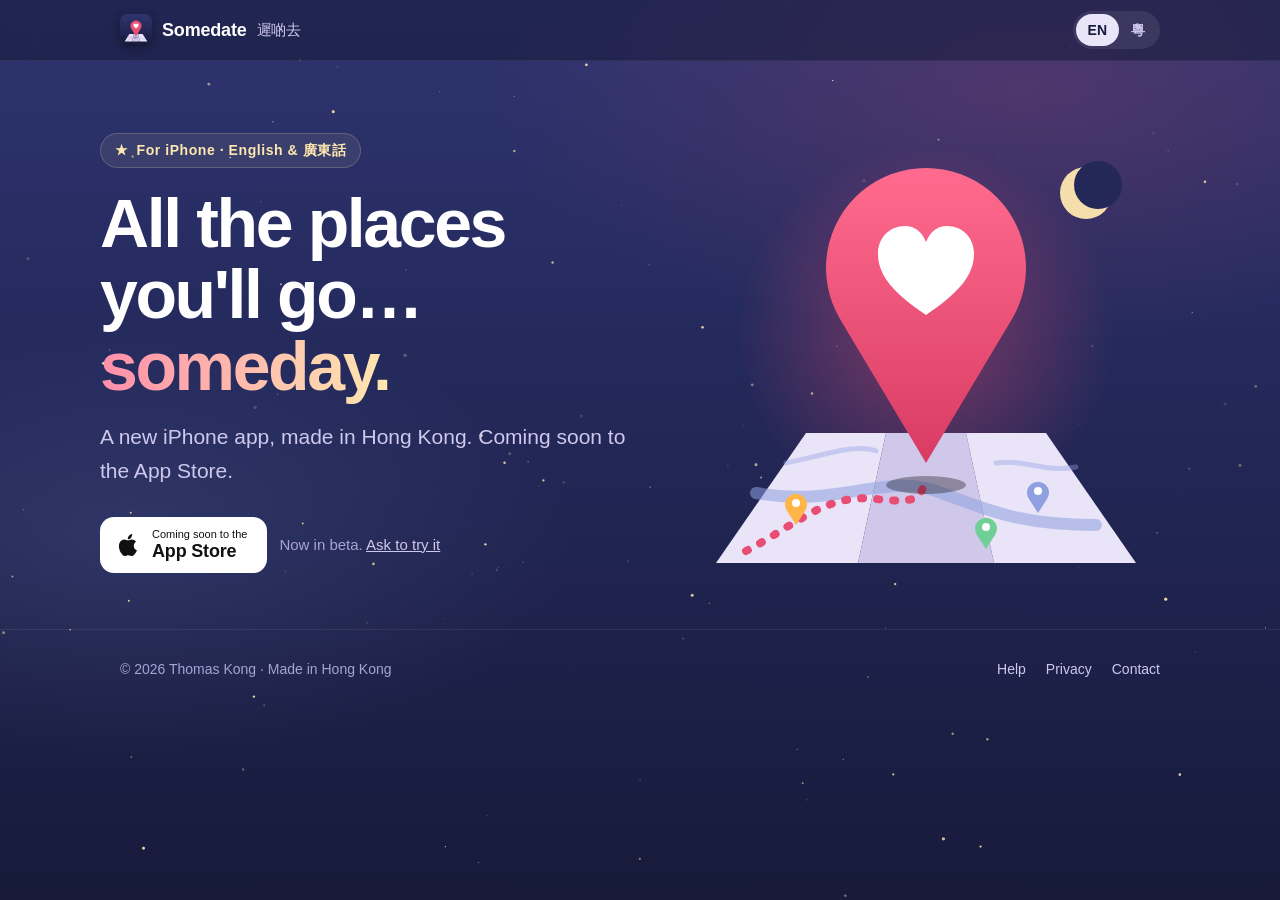
==== index.html @ 52c27983 "Somedate: coming soon" ====
<!doctype html>
<html lang="en">
<head>
<meta charset="utf-8">
<meta name="robots" content="noindex, nofollow, noarchive, noimageindex">
<meta name="viewport" content="width=device-width, initial-scale=1, viewport-fit=cover">
<title>Somedate · 遲啲去</title>
<meta name="description" content="Somedate · 遲啲去 - coming soon to the App Store.">
<meta property="og:title" content="Somedate · 遲啲去">
<meta property="og:description" content="Coming soon to the App Store.">
<meta property="og:image" content="https://somedate.app/og.png">
<meta property="og:url" content="https://somedate.app/">
<meta property="og:site_name" content="Somedate">
<meta name="theme-color" content="#232859">
<link rel="apple-touch-icon" href="/apple-touch-icon.png">
<link rel="icon" href="/icon.png">
<style>
/* Somedate's home page: the night sky, folded map and rose pin of the app icon. One look on light and dark phones alike. */
:root {
  --sky-top: #2E3470; --sky-mid: #232859; --sky-bottom: #171A3A;
  --star: #FFE8B0; --rose: #E84D73; --rose-soft: #FF8FAA; --paper: #E9E4F7; --paper-fold: #CFC8EA; --route: #8FA0E0;
  --text: #FFFFFF; --soft: #CFC8EE; --muted: #A9A3D4;
  --card: rgba(255,255,255,.065); --card-line: rgba(255,255,255,.12);
  color-scheme: dark;
}
* { box-sizing: border-box; }
html { scroll-behavior: smooth; }
body {
  margin: 0; color: var(--text); background: var(--sky-bottom);
  font: 17px/1.6 -apple-system, BlinkMacSystemFont, "SF Pro Text", "PingFang HK", "Noto Sans TC", "Helvetica Neue", sans-serif;
  -webkit-font-smoothing: antialiased; -webkit-text-size-adjust: 100%; overflow-x: hidden;
}
.sky { position: fixed; inset: 0; z-index: -2; background: linear-gradient(180deg, var(--sky-top) 0%, var(--sky-mid) 45%, var(--sky-bottom) 100%); }
.sky::after { content: ""; position: absolute; inset: 0;
  background: radial-gradient(60% 40% at 80% 10%, rgba(232,77,115,.18), transparent 70%), radial-gradient(50% 35% at 10% 60%, rgba(143,160,224,.14), transparent 70%); }
#stars { position: fixed; inset: 0; z-index: -1; width: 100%; height: 100%; pointer-events: none; }

.wrap { max-width: 1080px; margin: 0 auto; padding: 0 max(20px, env(safe-area-inset-left)); }
a { color: var(--rose-soft); }
a:focus-visible, button:focus-visible { outline: 3px solid var(--star); outline-offset: 3px; border-radius: 8px; }

/* top bar */
header { position: sticky; top: 0; z-index: 10; backdrop-filter: blur(14px); -webkit-backdrop-filter: blur(14px);
  background: rgba(23,26,58,.55); border-bottom: 1px solid rgba(255,255,255,.06); padding-top: env(safe-area-inset-top); }
.bar { display: flex; align-items: center; justify-content: space-between; height: 60px; }
.brand { display: flex; align-items: center; gap: 10px; color: var(--text); text-decoration: none; font-weight: 700; font-size: 18px; letter-spacing: -.01em; }
.brand svg { width: 32px; height: 32px; border-radius: 8px; box-shadow: 0 2px 10px rgba(0,0,0,.3); }
.brand small { font-weight: 500; color: var(--soft); font-size: 15px; }
.lang { display: flex; background: rgba(255,255,255,.08); border-radius: 999px; padding: 3px; }
.lang button { border: 0; background: transparent; color: var(--soft); font: inherit; font-size: 14px; font-weight: 600; padding: 5px 12px; border-radius: 999px; cursor: pointer; }
.lang button[aria-pressed="true"] { background: var(--paper); color: var(--sky-bottom); }

/* hero */
.hero { display: grid; grid-template-columns: 1.05fr 1fr; gap: 40px; align-items: center; padding: 72px 0 56px; }
.eyebrow { display: inline-flex; align-items: center; gap: 8px; font-size: 14px; font-weight: 600; color: var(--star); letter-spacing: .04em;
  background: rgba(255,232,176,.08); border: 1px solid rgba(255,232,176,.2); border-radius: 999px; padding: 5px 14px; }
h1 { font-size: clamp(40px, 6.4vw, 68px); line-height: 1.05; letter-spacing: -.035em; margin: 20px 0 18px; font-weight: 800; text-wrap: balance; }
h1 em { font-style: normal; background: linear-gradient(90deg, var(--rose-soft), var(--star)); -webkit-background-clip: text; background-clip: text; color: transparent; }
.lead { font-size: clamp(18px, 2vw, 21px); color: var(--soft); margin: 0 0 30px; max-width: 32em; text-wrap: pretty; }
.cta { display: flex; flex-wrap: wrap; gap: 12px; align-items: center; }
.store { display: inline-flex; align-items: center; gap: 10px; background: #fff; color: #111; border-radius: 14px; padding: 11px 20px 11px 16px; text-decoration: none; }
.store svg { width: 26px; height: 26px; }
.store span { display: flex; flex-direction: column; line-height: 1.15; }
.store small { font-size: 11px; font-weight: 500; }
.store b { font-size: 18px; letter-spacing: -.01em; }
.beta { font-size: 15px; color: var(--muted); }
.beta a { color: var(--soft); }

/* "Ask to try it" chooser: iPhone Mail, Gmail, Outlook or copy the address. A sheet from the bottom on phones. */
.pick { border: 1px solid var(--card-line); border-radius: 22px; padding: 22px 20px 18px; width: min(380px, calc(100% - 32px));
  background: #232859; color: var(--text); box-shadow: 0 30px 80px rgba(0,0,0,.55); }
.pick::backdrop { background: rgba(10,11,30,.6); backdrop-filter: blur(4px); -webkit-backdrop-filter: blur(4px); }
.pick h3 { outline: none; margin: 0 0 4px; font-size: 20px; letter-spacing: -.01em; }
.pick > p { margin: 0 0 16px; color: var(--soft); font-size: 15px; }
.pick .opts { display: grid; gap: 8px; }
.pick .opts button { display: flex; align-items: center; gap: 12px; width: 100%; border: 1px solid var(--card-line); border-radius: 14px;
  background: rgba(255,255,255,.06); color: var(--text); font: inherit; font-size: 17px; font-weight: 600; padding: 10px 12px; cursor: pointer; text-align: left; }
.pick .opts button:hover { background: rgba(255,255,255,.11); }
.pick .opts i { width: 34px; height: 34px; border-radius: 10px; display: grid; place-items: center; flex: none; background: var(--c); }
.pick .opts i svg { width: 20px; height: 20px; }
.pick .opts small { display: block; color: var(--muted); font-size: 13px; font-weight: 500; }
.pick .done { display: block; width: 100%; margin-top: 12px; border: 0; background: transparent; color: var(--soft); font: inherit; font-size: 16px; padding: 8px; cursor: pointer; }
@media (max-width: 600px) {
  .pick { margin: auto auto 0; width: 100%; max-width: 100%; border-radius: 22px 22px 0 0; border-bottom: 0;
    padding-bottom: max(18px, env(safe-area-inset-bottom)); }
}

.scene { position: relative; width: 100%; max-width: 480px; justify-self: center; }
.scene svg { width: 100%; height: auto; display: block; overflow: visible; }
.pin { animation: bob 4.5s ease-in-out infinite; transform-origin: 240px 300px; }
.pin-shadow { animation: shade 4.5s ease-in-out infinite; transform-origin: 240px 352px; }
.dash { animation: walk 2.8s linear infinite; }
.mini { animation: pop 6s ease-in-out infinite; transform-box: fill-box; transform-origin: 50% 100%; }
.mini.b { animation-delay: 1.4s; } .mini.c { animation-delay: 2.8s; }
@keyframes bob { 0%,100% { transform: translateY(0); } 50% { transform: translateY(-14px); } }
@keyframes shade { 0%,100% { transform: scale(1); opacity: .32; } 50% { transform: scale(.82); opacity: .2; } }
@keyframes walk { to { stroke-dashoffset: -64; } }
@keyframes pop { 0%,70%,100% { transform: scale(1); } 78% { transform: scale(1.25); } 86% { transform: scale(.95); } }

footer { border-top: 1px solid rgba(255,255,255,.07); padding: 28px 0 max(28px, env(safe-area-inset-bottom)); color: var(--muted); font-size: 14px; }
footer .wrap { display: flex; flex-wrap: wrap; gap: 10px 24px; justify-content: space-between; }
footer nav { display: flex; gap: 20px; flex-wrap: wrap; }
footer a { color: var(--soft); text-decoration: none; }
footer a:hover { color: #fff; }

/* reveal on scroll */
.rise { opacity: 0; transform: translateY(18px); transition: opacity .7s ease, transform .7s ease; }
.rise.in { opacity: 1; transform: none; }

html:not([lang="zh-HK"]) [data-zh], html[lang="zh-HK"] [data-en] { display: none !important; }
html[lang="zh-HK"] h1 { letter-spacing: 0; line-height: 1.15; }

@media (max-width: 860px) {
  .hero { grid-template-columns: 1fr; padding: 40px 0 24px; gap: 20px; text-align: center; }
  .hero .lead { margin-left: auto; margin-right: auto; }
  .hero .cta { justify-content: center; }
  .scene { max-width: 360px; grid-row: 1; }
  .brand small { display: none; }
}
@media (prefers-reduced-motion: reduce) {
  .pin, .pin-shadow, .dash, .mini { animation: none; }
  .rise { opacity: 1; transform: none; transition: none; }
  html { scroll-behavior: auto; }
}
</style>
</head>
<body>
<div class="sky" aria-hidden="true"></div>
<canvas id="stars" aria-hidden="true"></canvas>

<!-- the app icon, drawn once and reused -->
<svg width="0" height="0" style="position:absolute" aria-hidden="true">
  <defs>
    <linearGradient id="ig" x1="0" y1="0" x2="0" y2="1"><stop offset="0" stop-color="#2E3470"/><stop offset="1" stop-color="#171A3A"/></linearGradient>
    <symbol id="icon" viewBox="0 0 1024 1024">
      <rect width="1024" height="1024" fill="url(#ig)"/>
      <g fill="#FFE8B0"><circle cx="180" cy="200" r="9" opacity=".9"/><circle cx="830" cy="170" r="7" opacity=".8"/><circle cx="760" cy="320" r="5" opacity=".6"/><circle cx="250" cy="420" r="5" opacity=".6"/><circle cx="880" cy="470" r="8" opacity=".85"/><circle cx="130" cy="560" r="4" opacity=".5"/></g>
      <path d="M300,640 L441,640 L391,880 L150,880 Z" fill="#E9E4F7"/><path d="M441,640 L583,640 L633,880 L391,880 Z" fill="#CFC8EA"/><path d="M583,640 L724,640 L874,880 L633,880 Z" fill="#E9E4F7"/>
      <path d="M245,730 C380,760 470,700 560,735 S700,800 809,800" fill="none" stroke="#8FA0E0" stroke-width="22" stroke-linecap="round" opacity=".55"/>
      <path d="M250,845 C330,800 360,760 440,770 S500,760 512,740" fill="none" stroke="#E84D73" stroke-width="14" stroke-linecap="round" stroke-dasharray="2 30"/>
      <ellipse cx="512" cy="760" rx="70" ry="16" fill="#000" opacity=".3"/>
      <path d="M512,721.2 L662.2,469.7 A175,175 0 1 0 361.8,469.7 Z" fill="#E84D73"/>
      <path d="M512,461.4 C458,425.4 427.4,393 427.4,355.2 C427.4,324.6 449,306.6 474.2,306.6 C492.2,306.6 504.8,317.4 512,333.6 C519.2,317.4 531.8,306.6 549.8,306.6 C575,306.6 596.6,324.6 596.6,355.2 C596.6,393 566,425.4 512,461.4 Z" fill="#fff"/>
    </symbol>
  </defs>
</svg>

<header>
  <div class="wrap bar">
    <a class="brand" href="#top"><svg viewBox="0 0 1024 1024" role="img" aria-label="Somedate icon"><use href="#icon"/></svg>Somedate <small>遲啲去</small></a>
    <div class="lang" role="group" aria-label="Language">
      <button type="button" data-set="en" aria-pressed="true">EN</button>
      <button type="button" data-set="zh-HK" aria-pressed="false">粵</button>
    </div>
  </div>
</header>

<main id="top">
  <div class="wrap hero">
    <div>
      <span class="eyebrow">★ <span data-en>For iPhone · English &amp; 廣東話</span><span data-zh>iPhone App · 英文同廣東話</span></span>
      <h1 data-en>All the places you'll go… <em>someday.</em></h1>
      <h1 data-zh>想去嘅地方，<em>遲啲去。</em></h1>
      <p class="lead" data-en>A new iPhone app, made in Hong Kong. Coming soon to the App Store.</p>
      <p class="lead" data-zh>香港製造嘅新 iPhone App，好快登陸 App Store。</p>
      <div class="cta">
        <span class="store" aria-label="Coming soon to the App Store">
          <svg viewBox="0 0 24 24" aria-hidden="true"><path fill="#111" d="M16.4 12.6c0-2.4 2-3.6 2.1-3.7-1.2-1.7-3-1.9-3.6-2-1.5-.2-3 .9-3.8.9-.8 0-2-.9-3.3-.9-1.7 0-3.3 1-4.2 2.5-1.8 3.1-.5 7.7 1.3 10.2.9 1.2 1.9 2.6 3.2 2.6 1.3-.1 1.8-.8 3.3-.8 1.6 0 2 .8 3.4.8 1.4 0 2.3-1.3 3.1-2.5 1-1.4 1.4-2.8 1.4-2.9-.1 0-2.9-1.1-2.9-4.2zM13.9 5.2c.7-.9 1.2-2.1 1.1-3.3-1 0-2.3.7-3 1.6-.7.8-1.3 2-1.1 3.2 1.1.1 2.3-.6 3-1.5z"/></svg>
          <span><small data-en>Coming soon to the</small><small data-zh>即將登陸</small><b>App Store</b></span>
        </span>
        <span class="beta" data-en>Now in beta. <a class="ask" href="mailto:cs@somedate.app?subject=Somedate%20beta">Ask to try it</a></span>
        <span class="beta" data-zh>測試緊。<a class="ask" href="mailto:cs@somedate.app?subject=Somedate%20beta">想試用？</a></span>
      </div>
    </div>

    <div class="scene" aria-hidden="true">
      <svg viewBox="0 0 480 440">
        <defs>
          <linearGradient id="pinG" x1="0" y1="0" x2="0" y2="1"><stop offset="0" stop-color="#FF6B8E"/><stop offset="1" stop-color="#D93B63"/></linearGradient>
          <radialGradient id="glow"><stop offset="0" stop-color="#E84D73" stop-opacity=".45"/><stop offset="1" stop-color="#E84D73" stop-opacity="0"/></radialGradient>
        </defs>
        <circle cx="240" cy="200" r="190" fill="url(#glow)"/>
        <!-- moon -->
        <circle cx="400" cy="60" r="26" fill="#FFE8B0" opacity=".95"/><circle cx="412" cy="52" r="24" fill="#232859"/>
        <!-- folded map -->
        <g>
          <path d="M120,300 L200,300 L172,430 L30,430 Z" fill="#E9E4F7"/>
          <path d="M200,300 L280,300 L308,430 L172,430 Z" fill="#CFC8EA"/>
          <path d="M280,300 L360,300 L450,430 L308,430 Z" fill="#E9E4F7"/>
          <path d="M70,360 C150,375 200,340 250,358 S330,392 410,392" fill="none" stroke="#8FA0E0" stroke-width="12" stroke-linecap="round" opacity=".55"/>
          <path d="M100,330 C140,322 170,310 190,318" fill="none" stroke="#8FA0E0" stroke-width="5" stroke-linecap="round" opacity=".4"/>
          <path d="M310,330 C340,326 360,340 390,334" fill="none" stroke="#8FA0E0" stroke-width="5" stroke-linecap="round" opacity=".4"/>
          <path class="dash" d="M60,418 C110,392 140,360 190,366 S232,360 240,350" fill="none" stroke="#E84D73" stroke-width="8" stroke-linecap="round" stroke-dasharray="2 14"/>
          <!-- little pins on the map: food, art, hike -->
          <g class="mini"><path d="M110,392 l-9,-14 a11,11 0 1 1 18,0 z" fill="#FFB547"/><circle cx="110" cy="370" r="4" fill="#fff"/></g>
          <g class="mini b"><path d="M352,380 l-9,-14 a11,11 0 1 1 18,0 z" fill="#8FA0E0"/><circle cx="352" cy="358" r="4" fill="#fff"/></g>
          <g class="mini c"><path d="M300,416 l-9,-14 a11,11 0 1 1 18,0 z" fill="#6FCF97"/><circle cx="300" cy="394" r="4" fill="#fff"/></g>
        </g>
        <ellipse class="pin-shadow" cx="240" cy="352" rx="40" ry="9" fill="#000" opacity=".32"/>
        <g class="pin">
          <path d="M240,330 L326,186 A100,100 0 1 0 154,186 Z" fill="url(#pinG)"/>
          <path d="M240,182 C209,161 192,143 192,121 C192,104 204,93 219,93 C229,93 236,99 240,109 C244,99 251,93 261,93 C276,93 288,104 288,121 C288,143 271,161 240,182 Z" fill="#fff"/>
        </g>
      </svg>
    </div>
  </div>

</main>

<footer>
  <div class="wrap">
    <span data-en>© 2026 Thomas Kong · Made in Hong Kong</span><span data-zh>© 2026 Thomas Kong · 香港製造</span>
    <nav>
      <a href="support.html" data-en>Help</a><a href="support.html" data-zh>幫助</a>
      <a href="privacy.html" data-en>Privacy</a><a href="privacy.html" data-zh>私隱政策</a>
      <a href="mailto:cs@somedate.app" data-en>Contact</a><a href="mailto:cs@somedate.app" data-zh>聯絡</a>
    </nav>
  </div>
</footer>

<dialog class="pick" id="pick" aria-labelledby="pickTitle">
  <h3 id="pickTitle" tabindex="-1" autofocus><span data-en>Ask to try Somedate</span><span data-zh>申請試用遲啲去</span></h3>
  <p><span data-en>Send an email to cs@somedate.app with:</span><span data-zh>用以下方法 send 電郵去 cs@somedate.app：</span></p>
  <div class="opts">
    <button type="button" data-via="mail"><i style="--c:#1E88F5"><svg viewBox="0 0 24 24" aria-hidden="true"><path d="M3 6.5h18v11H3z" fill="#fff"/><path d="M3.5 7l8.5 6.5L20.5 7" fill="none" stroke="#1E88F5" stroke-width="1.8" stroke-linejoin="round"/></svg></i>
      <span><span data-en>Mail</span><span data-zh>郵件 App</span><small data-en>The iPhone or Mac mail app</small><small data-zh>iPhone 或 Mac 內置</small></span></button>
    <button type="button" data-via="gmail"><i style="--c:#fff"><svg viewBox="0 0 24 24" aria-hidden="true"><path d="M3 7l9 6.5L21 7v11h-3.5V11L12 15 6.5 11v7H3z" fill="#EA4335"/></svg></i>
      <span>Gmail</span></button>
    <button type="button" data-via="outlook"><i style="--c:#0A64D6"><svg viewBox="0 0 24 24" aria-hidden="true"><circle cx="12" cy="12" r="5.5" fill="none" stroke="#fff" stroke-width="2.6"/></svg></i>
      <span>Outlook</span></button>
    <button type="button" data-via="copy"><i style="--c:rgba(255,255,255,.16)"><svg viewBox="0 0 24 24" aria-hidden="true"><rect x="8" y="8" width="11" height="12" rx="2" fill="none" stroke="#fff" stroke-width="1.8"/><path d="M5 15V5.5A1.5 1.5 0 0 1 6.5 4H15" fill="none" stroke="#fff" stroke-width="1.8" stroke-linecap="round"/></svg></i>
      <span><span class="copyLabel" data-en>Copy the address</span><span class="copyLabel" data-zh>複製電郵地址</span><small>cs@somedate.app</small></span></button>
  </div>
  <button type="button" class="done"><span data-en>Cancel</span><span data-zh>取消</span></button>
</dialog>

<script>
(function () {
  // "Ask to try it": let people pick iPhone Mail, Gmail or Outlook (or copy the address) instead of always opening Mail.
  // Without JavaScript or <dialog> the links stay plain mailto: links.
  var pick = document.getElementById("pick");
  if (pick && pick.showModal) {
    var to = "cs@somedate.app", subject = "Somedate beta";
    var mobile = /iPhone|iPad|iPod|Android/i.test(navigator.userAgent) || (navigator.platform === "MacIntel" && navigator.maxTouchPoints > 1);
    function q(s) { return encodeURIComponent(s); }
    var app = {
      gmail: "googlegmail:///co?to=" + q(to) + "&subject=" + q(subject),
      outlook: "ms-outlook://compose?to=" + q(to) + "&subject=" + q(subject)
    };
    var web = {
      gmail: "https://mail.google.com/mail/?view=cm&fs=1&to=" + q(to) + "&su=" + q(subject),
      outlook: "https://outlook.live.com/mail/0/deeplink/compose?to=" + q(to) + "&subject=" + q(subject)
    };
    // on a phone try the app first; if the page is still showing a moment later the app isn't there, so open the website
    function open(via) {
      if (!mobile) { window.open(web[via], "_blank", "noopener"); return; }
      var left = false;
      function gone() { if (document.hidden) left = true; }
      document.addEventListener("visibilitychange", gone);
      window.addEventListener("pagehide", gone);
      location.href = app[via];
      setTimeout(function () {
        document.removeEventListener("visibilitychange", gone);
        window.removeEventListener("pagehide", gone);
        if (!left && !document.hidden) location.href = web[via];
      }, 1500);
    }
    document.querySelectorAll("a.ask").forEach(function (a) {
      a.addEventListener("click", function (e) { e.preventDefault(); pick.showModal(); });
    });
    pick.addEventListener("click", function (e) {
      if (e.target === pick) {   // tap outside the card (the backdrop counts as the dialog itself)
        var r = pick.getBoundingClientRect();
        if (e.clientX < r.left || e.clientX > r.right || e.clientY < r.top || e.clientY > r.bottom) pick.close();
        return;
      }
      var b = e.target.closest("button");
      if (!b) return;
      var via = b.dataset.via;
      if (!via) { pick.close(); return; }
      if (via === "mail") { location.href = "mailto:" + to + "?subject=" + q(subject); pick.close(); }
      else if (via === "copy") {
        var labels = b.querySelectorAll(".copyLabel");
        function copied() {
          labels[0].textContent = "Copied ✓"; labels[1].textContent = "已複製 ✓";
          setTimeout(function () { labels[0].textContent = "Copy the address"; labels[1].textContent = "複製電郵地址"; }, 2000);
        }
        if (navigator.clipboard) navigator.clipboard.writeText(to).then(copied, function () {});
      }
      else { pick.close(); open(via); }
    });
  }

  // reveal sections as they scroll in
  var rise = document.querySelectorAll(".rise");
  if ("IntersectionObserver" in window) {
    var io = new IntersectionObserver(function (es) {
      es.forEach(function (e) { if (e.isIntersecting) { e.target.classList.add("in"); io.unobserve(e.target); } });
    }, { rootMargin: "0px 0px -8% 0px" });
    rise.forEach(function (el) { io.observe(el); });
  } else rise.forEach(function (el) { el.classList.add("in"); });

})();
</script>
<script src="site.js"></script>
</body>
</html>
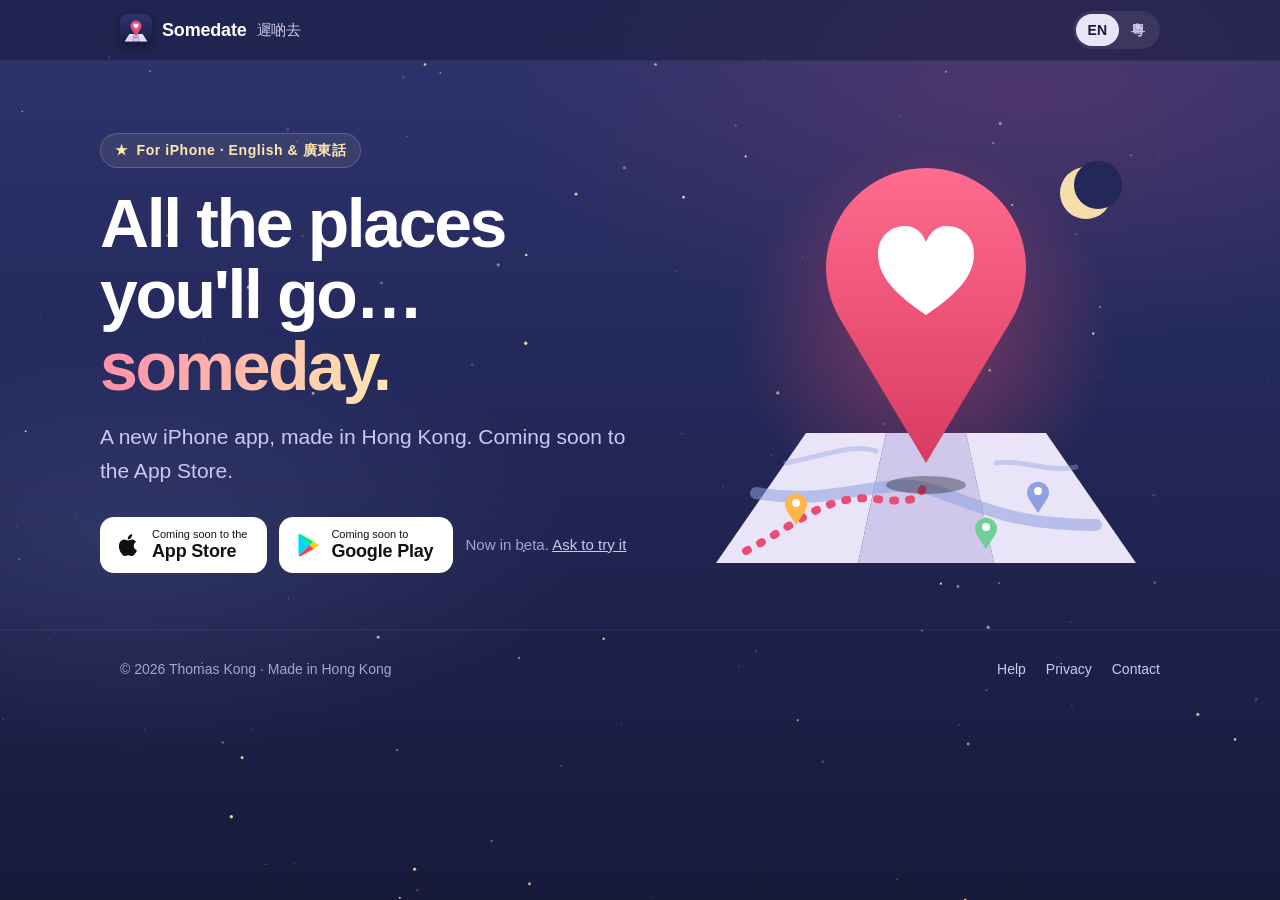
==== commit 38c19a77: "Home: Coming soon to Google Play badge next to the App Store one (the intro text waits for the boss'" ====
--- a/index.html
+++ b/index.html
@@ -167,6 +167,10 @@
         <span class="store" aria-label="Coming soon to the App Store">
           <svg viewBox="0 0 24 24" aria-hidden="true"><path fill="#111" d="M16.4 12.6c0-2.4 2-3.6 2.1-3.7-1.2-1.7-3-1.9-3.6-2-1.5-.2-3 .9-3.8.9-.8 0-2-.9-3.3-.9-1.7 0-3.3 1-4.2 2.5-1.8 3.1-.5 7.7 1.3 10.2.9 1.2 1.9 2.6 3.2 2.6 1.3-.1 1.8-.8 3.3-.8 1.6 0 2 .8 3.4.8 1.4 0 2.3-1.3 3.1-2.5 1-1.4 1.4-2.8 1.4-2.9-.1 0-2.9-1.1-2.9-4.2zM13.9 5.2c.7-.9 1.2-2.1 1.1-3.3-1 0-2.3.7-3 1.6-.7.8-1.3 2-1.1 3.2 1.1.1 2.3-.6 3-1.5z"/></svg>
           <span><small data-en>Coming soon to the</small><small data-zh>即將登陸</small><b>App Store</b></span>
+        </span>
+        <span class="store" aria-label="Coming soon to Google Play">
+          <svg viewBox="0 0 24 24" aria-hidden="true"><path fill="#00D7FE" d="M3.6 1.8c-.3.3-.4.7-.4 1.3v17.8c0 .5.2 1 .4 1.3l.1.1 9.9-9.9v-.2L3.7 1.7z"/><path fill="#FFCE00" d="M16.9 15.7l-3.3-3.3v-.2l3.3-3.3.1.1 3.9 2.2c1.1.6 1.1 1.7 0 2.3l-3.9 2.2z"/><path fill="#FF3A44" d="M17 15.6l-3.4-3.4L3.6 22.2c.4.4 1 .4 1.7.1L17 15.6"/><path fill="#00F076" d="M17 8.8L5.3 2.1c-.7-.4-1.3-.3-1.7.1l10 10L17 8.8z"/></svg>
+          <span><small data-en>Coming soon to</small><small data-zh>即將登陸</small><b>Google Play</b></span>
         </span>
         <span class="beta" data-en>Now in beta. <a class="ask" href="mailto:cs@somedate.app?subject=Somedate%20beta">Ask to try it</a></span>
         <span class="beta" data-zh>測試緊。<a class="ask" href="mailto:cs@somedate.app?subject=Somedate%20beta">想試用？</a></span>
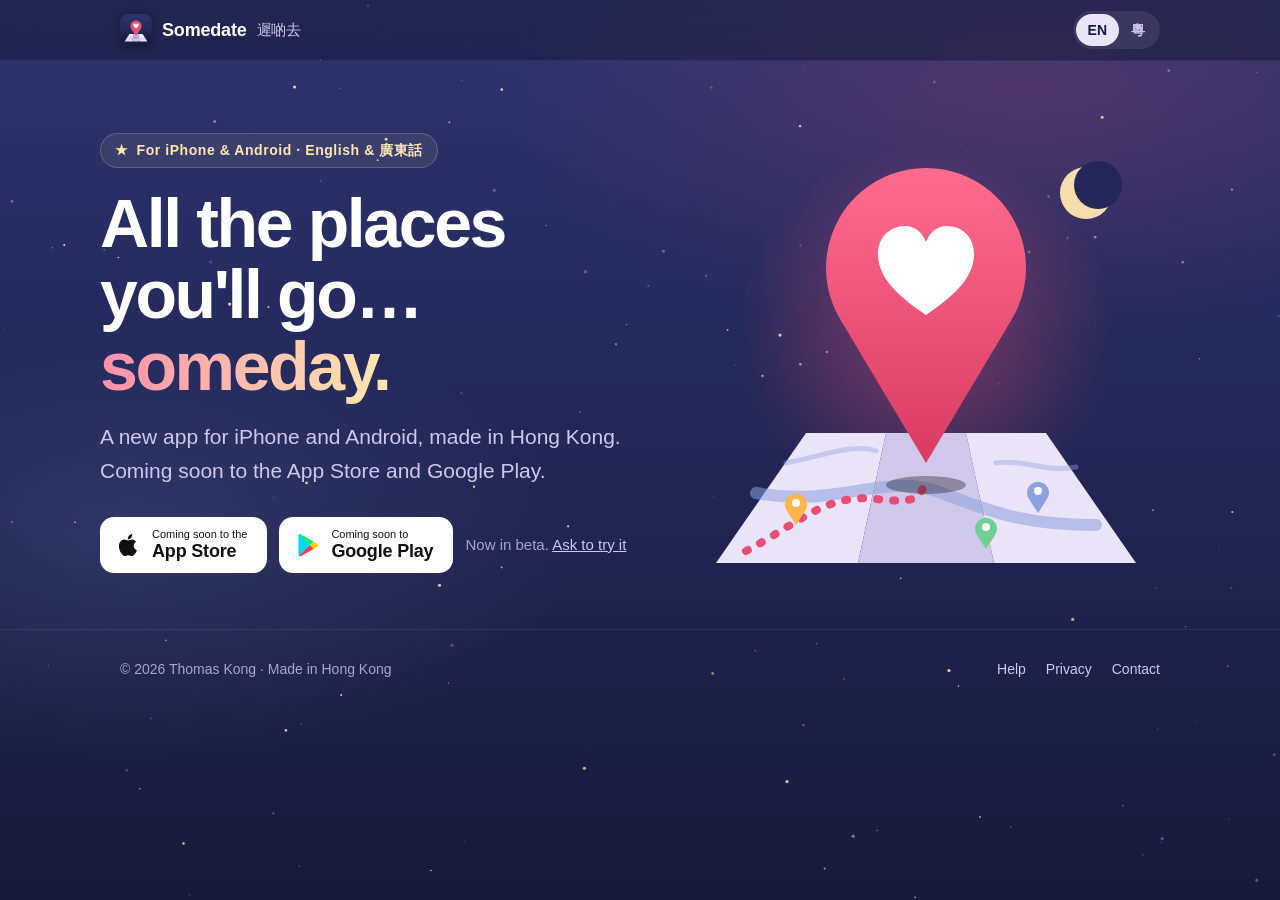
==== commit 81f8714c: "Home: for iPhone and Android, coming soon to the App Store and Google Play (Cantonese: Claude's draf" ====
--- a/index.html
+++ b/index.html
@@ -5,9 +5,9 @@
 <meta name="robots" content="noindex, nofollow, noarchive, noimageindex">
 <meta name="viewport" content="width=device-width, initial-scale=1, viewport-fit=cover">
 <title>Somedate · 遲啲去</title>
-<meta name="description" content="Somedate · 遲啲去 - coming soon to the App Store.">
+<meta name="description" content="Somedate · 遲啲去 - coming soon to the App Store and Google Play.">
 <meta property="og:title" content="Somedate · 遲啲去">
-<meta property="og:description" content="Coming soon to the App Store.">
+<meta property="og:description" content="Coming soon to the App Store and Google Play.">
 <meta property="og:image" content="https://somedate.app/og.png">
 <meta property="og:url" content="https://somedate.app/">
 <meta property="og:site_name" content="Somedate">
@@ -158,11 +158,11 @@
 <main id="top">
   <div class="wrap hero">
     <div>
-      <span class="eyebrow">★ <span data-en>For iPhone · English &amp; 廣東話</span><span data-zh>iPhone App · 英文同廣東話</span></span>
+      <span class="eyebrow">★ <span data-en>For iPhone &amp; Android · English &amp; 廣東話</span><span data-zh>iPhone 同 Android App · 英文同廣東話</span></span>
       <h1 data-en>All the places you'll go… <em>someday.</em></h1>
       <h1 data-zh>想去嘅地方，<em>遲啲去。</em></h1>
-      <p class="lead" data-en>A new iPhone app, made in Hong Kong. Coming soon to the App Store.</p>
-      <p class="lead" data-zh>香港製造嘅新 iPhone App，好快登陸 App Store。</p>
+      <p class="lead" data-en>A new app for iPhone and Android, made in Hong Kong. Coming soon to the App Store and Google Play.</p>
+      <p class="lead" data-zh>香港製造嘅新 App，iPhone 同 Android 都有，好快登陸 App Store 同 Google Play。</p>
       <div class="cta">
         <span class="store" aria-label="Coming soon to the App Store">
           <svg viewBox="0 0 24 24" aria-hidden="true"><path fill="#111" d="M16.4 12.6c0-2.4 2-3.6 2.1-3.7-1.2-1.7-3-1.9-3.6-2-1.5-.2-3 .9-3.8.9-.8 0-2-.9-3.3-.9-1.7 0-3.3 1-4.2 2.5-1.8 3.1-.5 7.7 1.3 10.2.9 1.2 1.9 2.6 3.2 2.6 1.3-.1 1.8-.8 3.3-.8 1.6 0 2 .8 3.4.8 1.4 0 2.3-1.3 3.1-2.5 1-1.4 1.4-2.8 1.4-2.9-.1 0-2.9-1.1-2.9-4.2zM13.9 5.2c.7-.9 1.2-2.1 1.1-3.3-1 0-2.3.7-3 1.6-.7.8-1.3 2-1.1 3.2 1.1.1 2.3-.6 3-1.5z"/></svg>
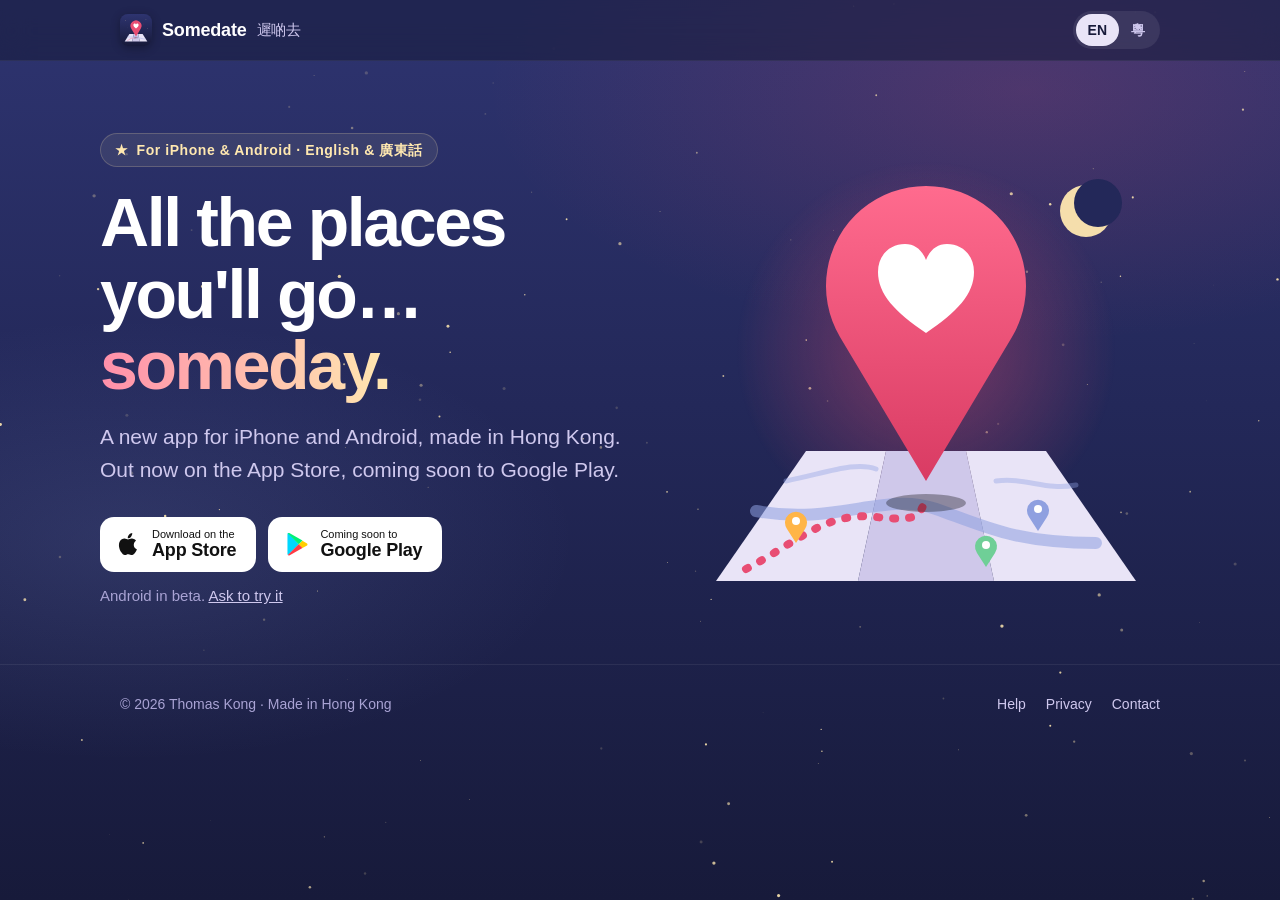
==== commit a3e379e2: "Launch: App Store badge links to the live app, Android in beta, search engines allowed (AI crawlers " ====
--- a/index.html
+++ b/index.html
@@ -2,12 +2,11 @@
 <html lang="en">
 <head>
 <meta charset="utf-8">
-<meta name="robots" content="noindex, nofollow, noarchive, noimageindex">
 <meta name="viewport" content="width=device-width, initial-scale=1, viewport-fit=cover">
 <title>Somedate · 遲啲去</title>
-<meta name="description" content="Somedate · 遲啲去 - coming soon to the App Store and Google Play.">
+<meta name="description" content="Somedate · 遲啲去 - out now on the App Store, coming soon to Google Play.">
 <meta property="og:title" content="Somedate · 遲啲去">
-<meta property="og:description" content="Coming soon to the App Store and Google Play.">
+<meta property="og:description" content="Out now on the App Store, coming soon to Google Play.">
 <meta property="og:image" content="https://somedate.app/og.png">
 <meta property="og:url" content="https://somedate.app/">
 <meta property="og:site_name" content="Somedate">
@@ -161,19 +160,19 @@
       <span class="eyebrow">★ <span data-en>For iPhone &amp; Android · English &amp; 廣東話</span><span data-zh>iPhone 同 Android App · 英文同廣東話</span></span>
       <h1 data-en>All the places you'll go… <em>someday.</em></h1>
       <h1 data-zh>想去嘅地方，<em>遲啲去。</em></h1>
-      <p class="lead" data-en>A new app for iPhone and Android, made in Hong Kong. Coming soon to the App Store and Google Play.</p>
-      <p class="lead" data-zh>香港製造嘅新 App，iPhone 同 Android 都有，好快登陸 App Store 同 Google Play。</p>
+      <p class="lead" data-en>A new app for iPhone and Android, made in Hong Kong. Out now on the App Store, coming soon to Google Play.</p>
+      <p class="lead" data-zh>香港製造嘅新 App，iPhone 同 Android 都有，App Store 已經上架，Google Play 好快推出。</p>
       <div class="cta">
-        <span class="store" aria-label="Coming soon to the App Store">
+        <a class="store" href="https://apps.apple.com/hk/app/somedate/id6820637755" aria-label="Download on the App Store">
           <svg viewBox="0 0 24 24" aria-hidden="true"><path fill="#111" d="M16.4 12.6c0-2.4 2-3.6 2.1-3.7-1.2-1.7-3-1.9-3.6-2-1.5-.2-3 .9-3.8.9-.8 0-2-.9-3.3-.9-1.7 0-3.3 1-4.2 2.5-1.8 3.1-.5 7.7 1.3 10.2.9 1.2 1.9 2.6 3.2 2.6 1.3-.1 1.8-.8 3.3-.8 1.6 0 2 .8 3.4.8 1.4 0 2.3-1.3 3.1-2.5 1-1.4 1.4-2.8 1.4-2.9-.1 0-2.9-1.1-2.9-4.2zM13.9 5.2c.7-.9 1.2-2.1 1.1-3.3-1 0-2.3.7-3 1.6-.7.8-1.3 2-1.1 3.2 1.1.1 2.3-.6 3-1.5z"/></svg>
-          <span><small data-en>Coming soon to the</small><small data-zh>即將登陸</small><b>App Store</b></span>
-        </span>
+          <span><small data-en>Download on the</small><small data-zh>即刻下載</small><b>App Store</b></span>
+        </a>
         <span class="store" aria-label="Coming soon to Google Play">
           <svg viewBox="0 0 24 24" aria-hidden="true"><path fill="#00D7FE" d="M3.6 1.8c-.3.3-.4.7-.4 1.3v17.8c0 .5.2 1 .4 1.3l.1.1 9.9-9.9v-.2L3.7 1.7z"/><path fill="#FFCE00" d="M16.9 15.7l-3.3-3.3v-.2l3.3-3.3.1.1 3.9 2.2c1.1.6 1.1 1.7 0 2.3l-3.9 2.2z"/><path fill="#FF3A44" d="M17 15.6l-3.4-3.4L3.6 22.2c.4.4 1 .4 1.7.1L17 15.6"/><path fill="#00F076" d="M17 8.8L5.3 2.1c-.7-.4-1.3-.3-1.7.1l10 10L17 8.8z"/></svg>
           <span><small data-en>Coming soon to</small><small data-zh>即將登陸</small><b>Google Play</b></span>
         </span>
-        <span class="beta" data-en>Now in beta. <a class="ask" href="mailto:cs@somedate.app?subject=Somedate%20beta">Ask to try it</a></span>
-        <span class="beta" data-zh>測試緊。<a class="ask" href="mailto:cs@somedate.app?subject=Somedate%20beta">想試用？</a></span>
+        <span class="beta" data-en>Android in beta. <a class="ask" href="mailto:cs@somedate.app?subject=Somedate%20beta">Ask to try it</a></span>
+        <span class="beta" data-zh>Android 測試緊。<a class="ask" href="mailto:cs@somedate.app?subject=Somedate%20beta">想試用？</a></span>
       </div>
     </div>
 
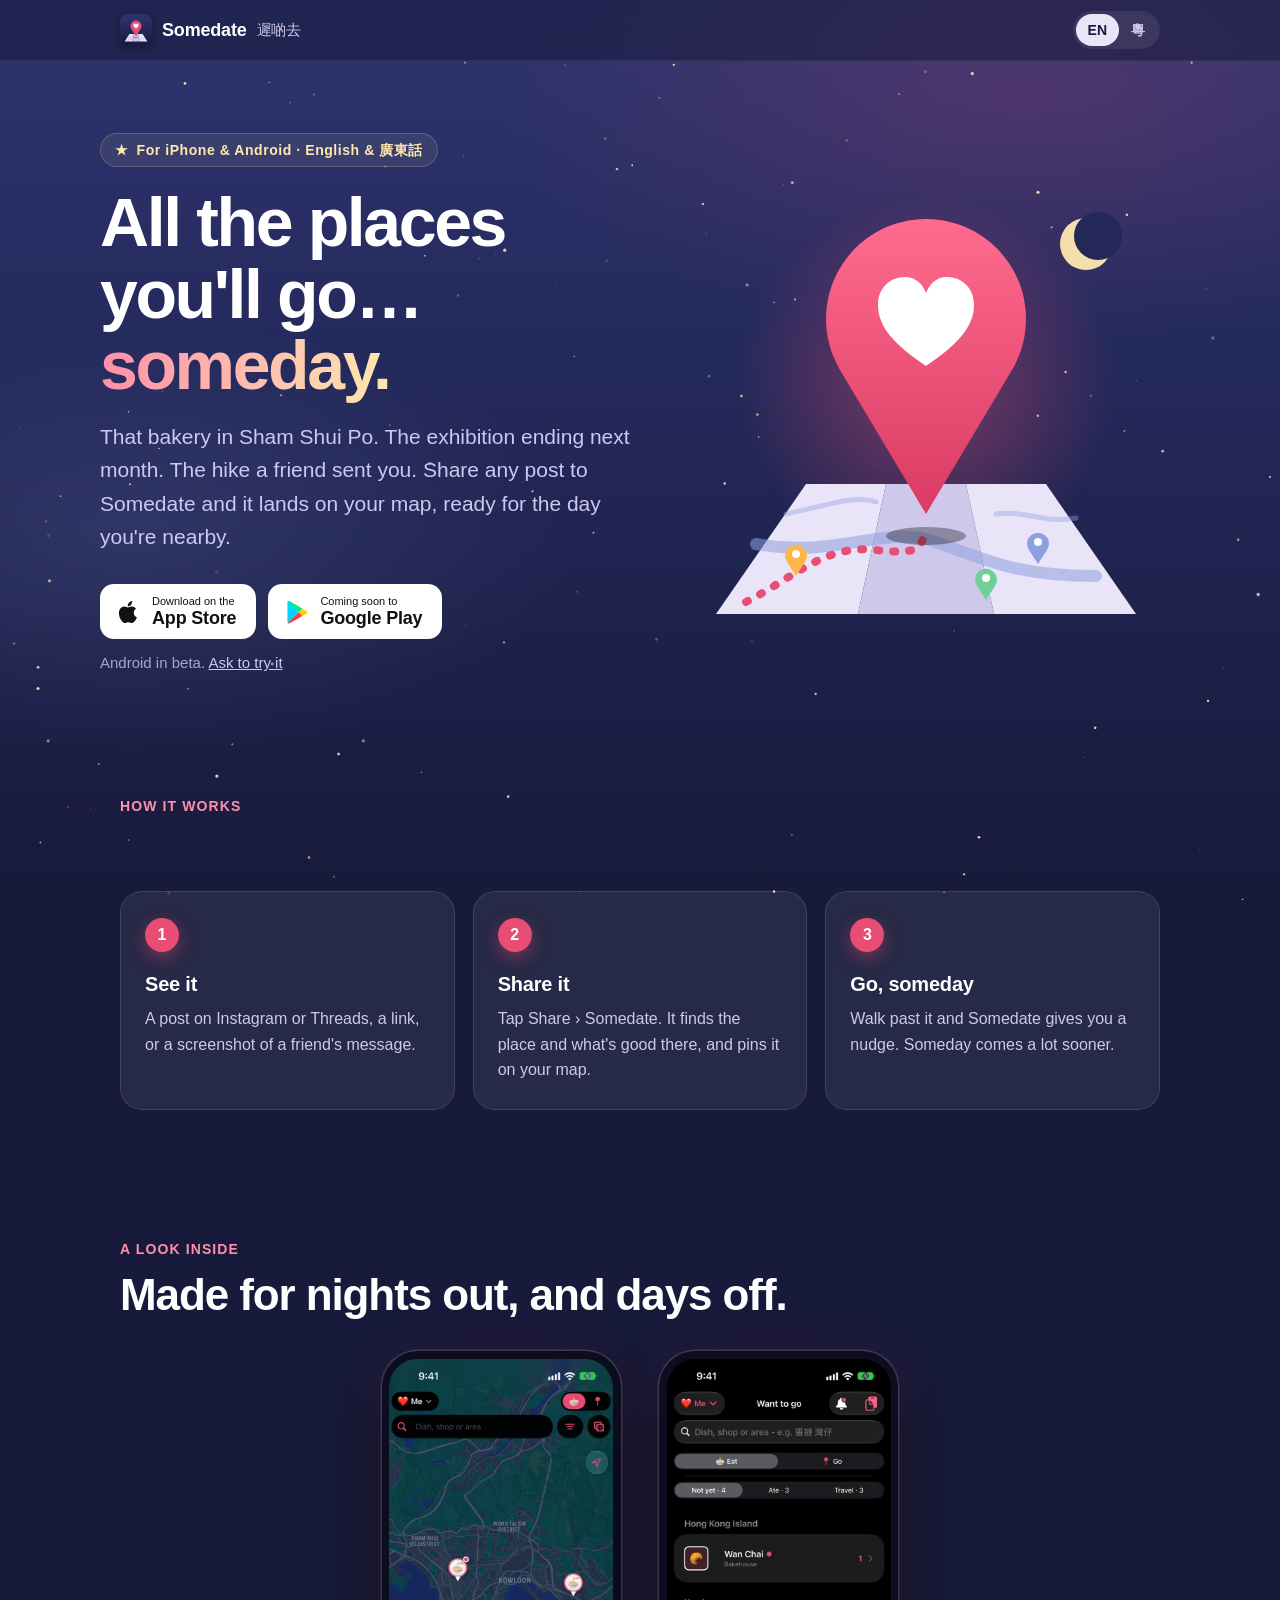
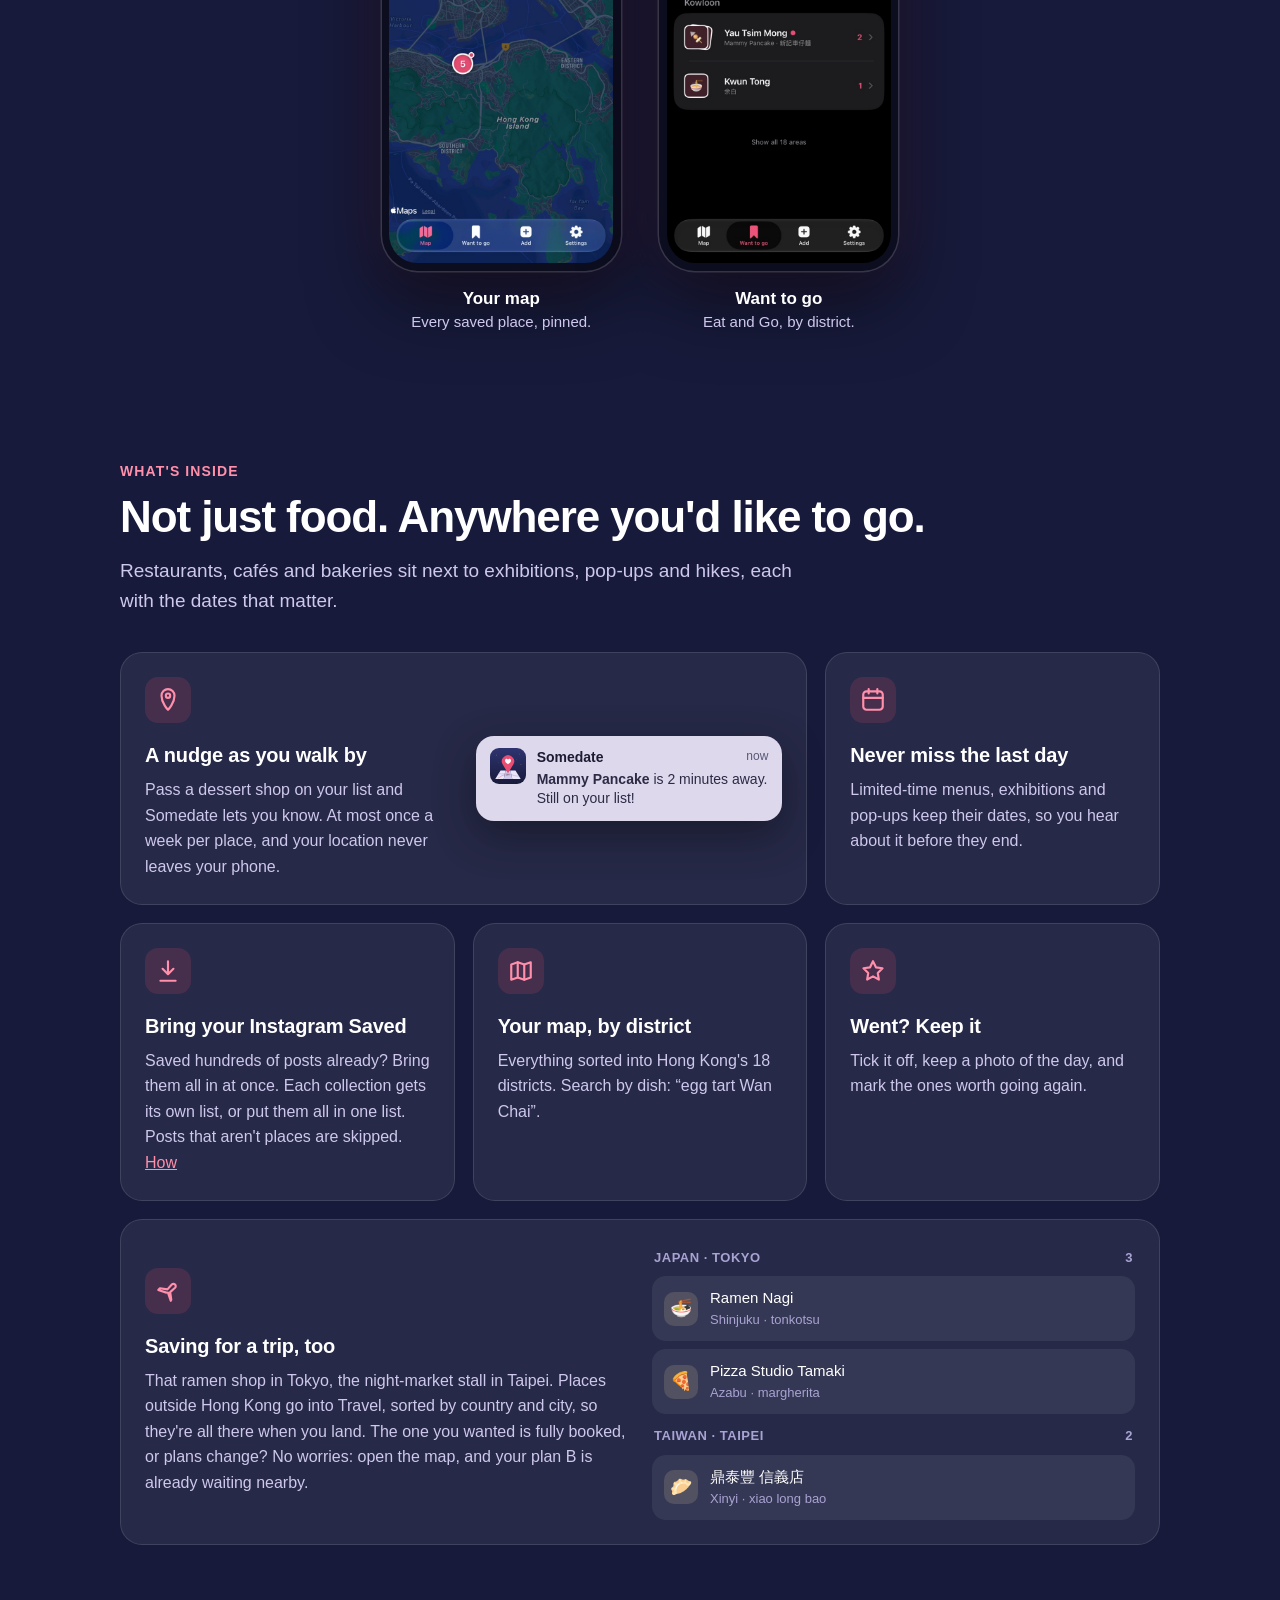
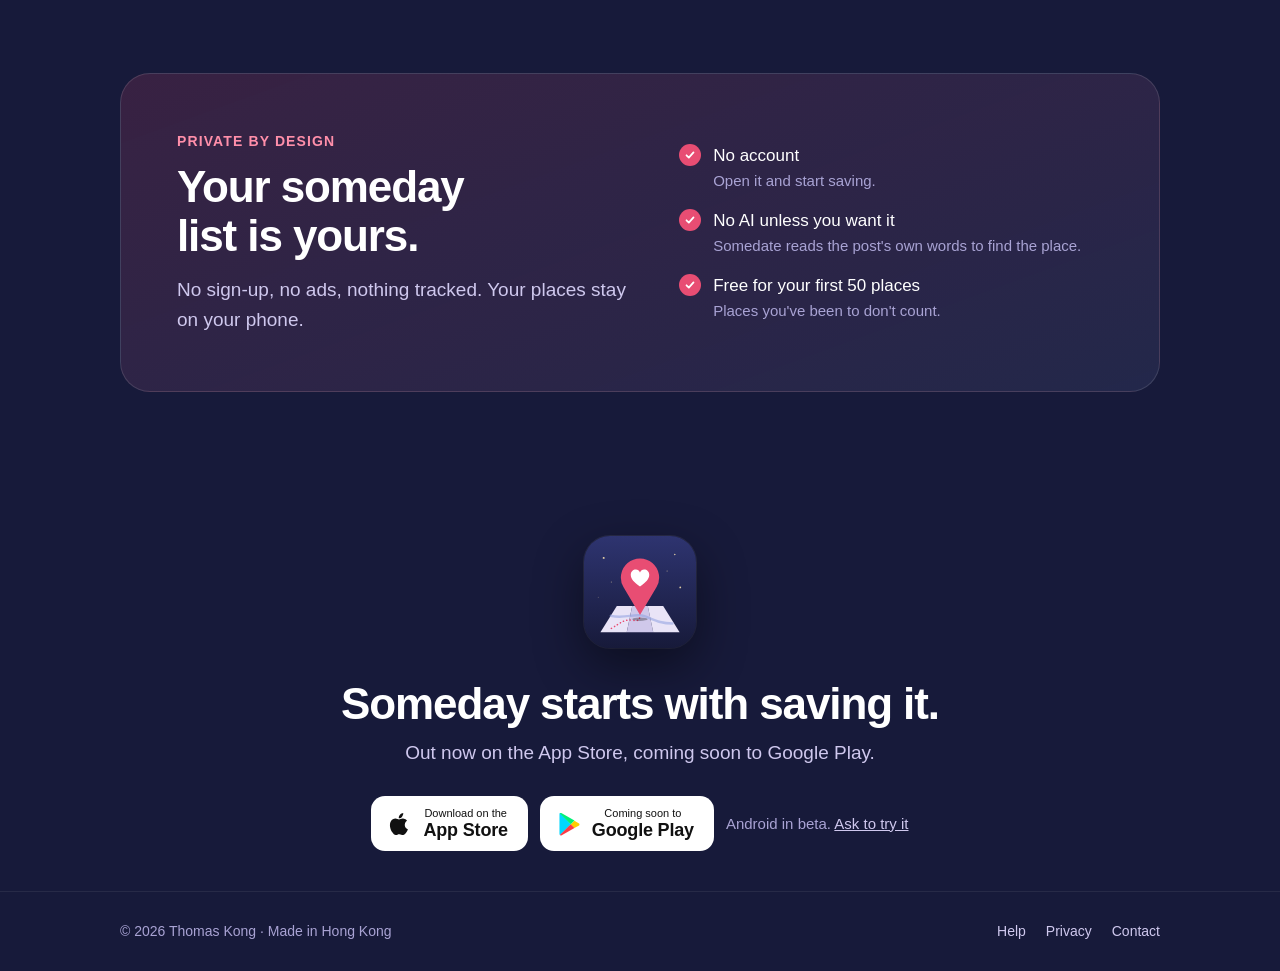
==== commit 7bf3410c: "Release day: the full site - how it works, screenshots (new: 4 tabs), features, Instagram import how" ====
--- a/index.html
+++ b/index.html
@@ -4,9 +4,9 @@
 <meta charset="utf-8">
 <meta name="viewport" content="width=device-width, initial-scale=1, viewport-fit=cover">
 <title>Somedate · 遲啲去</title>
-<meta name="description" content="Somedate · 遲啲去 - out now on the App Store, coming soon to Google Play.">
+<meta name="description" content="Save the food, cafés, exhibitions and hikes you see on Instagram and Threads. Somedate puts them on your map and reminds you when you walk by.">
 <meta property="og:title" content="Somedate · 遲啲去">
-<meta property="og:description" content="Out now on the App Store, coming soon to Google Play.">
+<meta property="og:description" content="All the places you'll go, someday. Save them from any post; Somedate puts them on your map.">
 <meta property="og:image" content="https://somedate.app/og.png">
 <meta property="og:url" content="https://somedate.app/">
 <meta property="og:site_name" content="Somedate">
@@ -96,6 +96,68 @@
 @keyframes walk { to { stroke-dashoffset: -64; } }
 @keyframes pop { 0%,70%,100% { transform: scale(1); } 78% { transform: scale(1.25); } 86% { transform: scale(.95); } }
 
+/* sections */
+section { padding: 64px 0; }
+.kicker { color: var(--rose-soft); font-weight: 700; font-size: 14px; letter-spacing: .08em; text-transform: uppercase; margin: 0 0 10px; }
+h2 { font-size: clamp(30px, 4vw, 44px); line-height: 1.12; letter-spacing: -.025em; margin: 0 0 14px; text-wrap: balance; }
+.intro { color: var(--soft); font-size: 19px; max-width: 36em; margin: 0 0 36px; text-wrap: pretty; }
+
+.steps { display: grid; grid-template-columns: repeat(3, 1fr); gap: 18px; counter-reset: s; }
+.step { position: relative; background: var(--card); border: 1px solid var(--card-line); border-radius: 22px; padding: 26px 24px; }
+.step::before { counter-increment: s; content: counter(s); display: grid; place-items: center; width: 34px; height: 34px; border-radius: 50%;
+  background: var(--rose); color: #fff; font-weight: 800; font-size: 16px; margin-bottom: 16px; box-shadow: 0 6px 18px rgba(232,77,115,.4); }
+.step h3, .feat h3 { margin: 0 0 6px; font-size: 20px; letter-spacing: -.01em; }
+.step p, .feat p { margin: 0; color: var(--soft); font-size: 16px; }
+
+.feats { display: grid; grid-template-columns: repeat(3, 1fr); gap: 18px; }
+.feat { background: var(--card); border: 1px solid var(--card-line); border-radius: 22px; padding: 24px; transition: transform .25s ease, border-color .25s ease; }
+.feat:hover { transform: translateY(-3px); border-color: rgba(255,143,170,.35); }
+.feat .ic { width: 46px; height: 46px; border-radius: 13px; display: grid; place-items: center; margin-bottom: 16px; background: rgba(232,77,115,.16); }
+.feat .ic svg { width: 26px; height: 26px; }
+.feat.wide { grid-column: span 2; display: grid; grid-template-columns: 1fr 1fr; gap: 24px; align-items: center; }
+.feat.full { grid-column: 1 / -1; grid-template-columns: 1fr 1fr; }
+.trip { display: grid; gap: 8px; }
+.trip .city { display: flex; justify-content: space-between; font-size: 13px; font-weight: 700; color: var(--muted); letter-spacing: .04em; text-transform: uppercase; padding: 4px 2px 0; }
+
+/* little mock cards */
+.notif { background: rgba(233,228,247,.94); color: #1d1b33; border-radius: 18px; padding: 12px 14px; display: flex; gap: 11px; align-items: flex-start;
+  box-shadow: 0 14px 40px rgba(0,0,0,.35); font-size: 14px; line-height: 1.4; }
+.notif svg { width: 36px; height: 36px; border-radius: 9px; flex: none; }
+.notif b { display: flex; justify-content: space-between; font-size: 14px; }
+.notif b span { font-weight: 400; color: #5b5878; font-size: 12px; }
+.notif p { margin: 2px 0 0; color: #2c2a45; font-size: 14px; }
+.together { display: flex; flex-direction: column; gap: 10px; }
+.row { display: flex; align-items: center; gap: 12px; background: rgba(255,255,255,.07); border-radius: 14px; padding: 10px 12px; font-size: 15px; }
+.row .dot { width: 34px; height: 34px; border-radius: 10px; display: grid; place-items: center; font-size: 18px; background: rgba(255,232,176,.14); flex: none; }
+.row div { flex: 1; min-width: 0; }
+.row small { display: block; color: var(--muted); font-size: 13px; }
+.who { width: 26px; height: 26px; border-radius: 50%; display: grid; place-items: center; font-size: 12px; font-weight: 700; flex: none; color: #fff; }
+.who.a { background: var(--rose); } .who.b { background: #5C6BC0; }
+
+/* screenshots in phone frames, fanned out */
+.phones { display: flex; justify-content: center; align-items: flex-start; gap: clamp(14px, 3vw, 40px); padding-top: 18px; }
+.phone { margin: 0; width: min(23%, 250px); display: flex; flex-direction: column; align-items: center; gap: 16px; }
+.phone .screen { width: 100%; aspect-ratio: 660 / 1434; border-radius: 15% / 7%; padding: 3.2%; background: #0c0d1f;
+  box-shadow: 0 0 0 1.5px rgba(255,255,255,.14), 0 30px 70px rgba(0,0,0,.5), 0 0 60px rgba(232,77,115,.12); }
+.phone img { display: block; width: 100%; height: 100%; object-fit: cover; border-radius: 12.5% / 5.8%; }
+.phone figcaption { text-align: center; font-size: 15px; color: var(--soft); line-height: 1.4; }
+.phone figcaption b { display: block; color: var(--text); font-size: 17px; }
+
+/* privacy */
+.night { background: linear-gradient(160deg, rgba(232,77,115,.16), rgba(143,160,224,.10)); border: 1px solid var(--card-line); border-radius: 30px;
+  padding: clamp(28px, 5vw, 56px); display: grid; grid-template-columns: 1.1fr 1fr; gap: 36px; align-items: center; }
+.ticks { list-style: none; padding: 0; margin: 0; display: grid; gap: 14px; }
+.ticks li { display: flex; gap: 12px; align-items: flex-start; font-size: 17px; }
+.ticks li::before { content: ""; flex: none; width: 22px; height: 22px; margin-top: 2px; border-radius: 50%;
+  background: var(--rose) url("data:image/svg+xml,%3Csvg xmlns='http://www.w3.org/2000/svg' viewBox='0 0 24 24'%3E%3Cpath d='M6 12.5l4 4 8-9' fill='none' stroke='%23fff' stroke-width='3' stroke-linecap='round' stroke-linejoin='round'/%3E%3C/svg%3E") center/14px no-repeat; }
+.ticks small { display: block; color: var(--muted); font-size: 15px; }
+
+.end { text-align: center; padding: 80px 0 40px; }
+.end svg.big { width: 112px; height: 112px; border-radius: 26px; box-shadow: 0 18px 50px rgba(0,0,0,.45), 0 0 0 1px rgba(255,255,255,.08); margin-bottom: 22px; }
+.end h2 { margin-bottom: 10px; }
+.end .intro { margin: 0 auto 28px; }
+.end .cta { justify-content: center; }
+
 footer { border-top: 1px solid rgba(255,255,255,.07); padding: 28px 0 max(28px, env(safe-area-inset-bottom)); color: var(--muted); font-size: 14px; }
 footer .wrap { display: flex; flex-wrap: wrap; gap: 10px 24px; justify-content: space-between; }
 footer nav { display: flex; gap: 20px; flex-wrap: wrap; }
@@ -114,6 +176,14 @@
   .hero .lead { margin-left: auto; margin-right: auto; }
   .hero .cta { justify-content: center; }
   .scene { max-width: 360px; grid-row: 1; }
+  .steps, .feats { grid-template-columns: 1fr; }
+  .feat.wide, .feat.full { grid-column: auto; grid-template-columns: 1fr; }
+  .night { grid-template-columns: 1fr; }
+  .phones { overflow-x: auto; justify-content: flex-start; scroll-snap-type: x mandatory; margin: 0 -20px; padding: 40px 20px 8px; scrollbar-width: none; }
+  .phones::-webkit-scrollbar { display: none; }
+  .phone { width: 62%; flex: none; scroll-snap-align: center; }
+  .phones::after { content: ""; flex: none; width: 1px; }
+  section { padding: 48px 0; }
   .brand small { display: none; }
 }
 @media (prefers-reduced-motion: reduce) {
@@ -160,8 +230,8 @@
       <span class="eyebrow">★ <span data-en>For iPhone &amp; Android · English &amp; 廣東話</span><span data-zh>iPhone 同 Android App · 英文同廣東話</span></span>
       <h1 data-en>All the places you'll go… <em>someday.</em></h1>
       <h1 data-zh>想去嘅地方，<em>遲啲去。</em></h1>
-      <p class="lead" data-en>A new app for iPhone and Android, made in Hong Kong. Out now on the App Store, coming soon to Google Play.</p>
-      <p class="lead" data-zh>香港製造嘅新 App，iPhone 同 Android 都有，App Store 已經上架，Google Play 好快推出。</p>
+      <p class="lead" data-en>That bakery in Sham Shui Po. The exhibition ending next month. The hike a friend sent you. Share any post to Somedate and it lands on your map, ready for the day you're nearby.</p>
+      <p class="lead" data-zh>深水埗嘅麵包舖、下個月完嘅展覽、朋友 send 俾你嘅行山路線。將 post 分享去遲啲去，自動放上地圖，等你行到附近嗰日就用得著。講真，有心未怕遲。</p>
       <div class="cta">
         <a class="store" href="https://apps.apple.com/hk/app/somedate/id6820637755" aria-label="Download on the App Store">
           <svg viewBox="0 0 24 24" aria-hidden="true"><path fill="#111" d="M16.4 12.6c0-2.4 2-3.6 2.1-3.7-1.2-1.7-3-1.9-3.6-2-1.5-.2-3 .9-3.8.9-.8 0-2-.9-3.3-.9-1.7 0-3.3 1-4.2 2.5-1.8 3.1-.5 7.7 1.3 10.2.9 1.2 1.9 2.6 3.2 2.6 1.3-.1 1.8-.8 3.3-.8 1.6 0 2 .8 3.4.8 1.4 0 2.3-1.3 3.1-2.5 1-1.4 1.4-2.8 1.4-2.9-.1 0-2.9-1.1-2.9-4.2zM13.9 5.2c.7-.9 1.2-2.1 1.1-3.3-1 0-2.3.7-3 1.6-.7.8-1.3 2-1.1 3.2 1.1.1 2.3-.6 3-1.5z"/></svg>
@@ -208,6 +278,161 @@
     </div>
   </div>
 
+  <section id="how">
+    <div class="wrap">
+      <p class="kicker rise" data-en>How it works</p><p class="kicker rise" data-zh>點用</p>
+      <h2 class="rise" data-en>Three taps from “we should go” to going.</h2>
+      <h2 class="rise" data-zh>由「下次去呢間」到真係去，三步。</h2>
+      <div class="steps">
+        <div class="step rise">
+          <h3 data-en>See it</h3><h3 data-zh>見到</h3>
+          <p data-en>A post on Instagram or Threads, a link, or a screenshot of a friend's message.</p>
+          <p data-zh>Instagram 或 Threads 嘅 post、一條 Link，或者朋友訊息嘅截圖。</p>
+        </div>
+        <div class="step rise">
+          <h3 data-en>Share it</h3><h3 data-zh>分享</h3>
+          <p data-en>Tap Share › Somedate. It finds the place and what's good there, and pins it on your map.</p>
+          <p data-zh>撳 分享 › 遲啲去，自動搵出地方同招牌嘢，放上地圖。</p>
+        </div>
+        <div class="step rise">
+          <h3 data-en>Go, someday</h3><h3 data-zh>遲啲去</h3>
+          <p data-en>Walk past it and Somedate gives you a nudge. Someday comes a lot sooner.</p>
+          <p data-zh>行過附近，遲啲去會提你。「遲啲」好快就到。</p>
+        </div>
+      </div>
+    </div>
+  </section>
+
+  <section id="shots">
+    <div class="wrap">
+      <p class="kicker rise" data-en>A look inside</p><p class="kicker rise" data-zh>睇吓個 App</p>
+      <h2 class="rise" data-en>Made for nights out, and days off.</h2>
+      <h2 class="rise" data-zh>放假、收工，即刻有得去。</h2>
+      <div class="phones">
+        <figure class="phone rise">
+          <div class="screen"><img data-en src="shots/map-en.jpg" alt="Somedate map of Hong Kong with saved places pinned" width="660" height="1434" loading="lazy"><img data-zh src="shots/map-zh.jpg" alt="遲啲去地圖，香港各區儲咗嘅地方" width="660" height="1434" loading="lazy"></div>
+          <figcaption><b data-en>Your map</b><b data-zh>你嘅地圖</b><span data-en>Every saved place, pinned.</span><span data-zh>Save咗嘅地方，全部放上地圖</span></figcaption>
+        </figure>
+        <figure class="phone rise">
+          <div class="screen"><img data-en src="shots/list-en.jpg" alt="Want to go list sorted by Hong Kong district" width="660" height="1434" loading="lazy"><img data-zh src="shots/list-zh.jpg" alt="想去清單，按香港地區排好" width="660" height="1434" loading="lazy"></div>
+          <figcaption><b data-en>Want to go</b><b data-zh>想去</b><span data-en>Eat and Go, by district.</span><span data-zh>食同去，按地區排好。</span></figcaption>
+        </figure>
+      </div>
+    </div>
+  </section>
+
+  <section id="features">
+    <div class="wrap">
+      <p class="kicker rise" data-en>What's inside</p><p class="kicker rise" data-zh>有咩功能</p>
+      <h2 class="rise" data-en>Not just food. Anywhere you'd like to go.</h2>
+      <h2 class="rise" data-zh>唔止食。想去嘅地方都得。</h2>
+      <p class="intro rise" data-en>Restaurants, cafés and bakeries sit next to exhibitions, pop-ups and hikes, each with the dates that matter.</p>
+      <p class="intro rise" data-zh>餐廳、cafe、麵包舖，同展覽、Pop-up、行山路線等等都可以放，幫你記埋重要日子。</p>
+
+      <div class="feats">
+        <div class="feat wide rise">
+          <div>
+            <div class="ic"><svg viewBox="0 0 24 24" fill="none" stroke="#FF8FAA" stroke-width="2" stroke-linecap="round" stroke-linejoin="round"><path d="M18 8a6 6 0 0 0-12 0c0 7 6 13 6 13s6-6 6-13z"/><circle cx="12" cy="8" r="2"/></svg></div>
+            <h3 data-en>A nudge as you walk by</h3><h3 data-zh>行過就提你</h3>
+            <p data-en>Pass a dessert shop on your list and Somedate lets you know. At most once a week per place, and your location never leaves your phone.</p>
+            <p data-zh>經過清單入面嘅甜品舖，遲啲去會提你。每個地方一星期最多一次，你嘅位置唔會離開部電話。</p>
+          </div>
+          <div class="notif" role="img" aria-label="Example notification">
+            <svg viewBox="0 0 1024 1024" aria-hidden="true"><use href="#icon"/></svg>
+            <div style="flex:1">
+              <b>Somedate <span data-en>now</span><span data-zh>而家</span></b>
+              <p data-en><strong>Mammy Pancake</strong> is 2 minutes away. Still on your list!</p>
+              <p data-zh><strong>媽咪雞蛋仔</strong>就喺兩分鐘外，仲喺你張清單度！</p>
+            </div>
+          </div>
+        </div>
+
+        <div class="feat rise">
+          <div class="ic"><svg viewBox="0 0 24 24" fill="none" stroke="#FF8FAA" stroke-width="2" stroke-linecap="round" stroke-linejoin="round"><rect x="3" y="4" width="18" height="17" rx="3"/><path d="M8 2v4M16 2v4M3 10h18"/></svg></div>
+          <h3 data-en>Never miss the last day</h3><h3 data-zh>唔再錯過最後一日</h3>
+          <p data-en>Limited-time menus, exhibitions and pop-ups keep their dates, so you hear about it before they end.</p>
+          <p data-zh>會記住限時Menu，展覽同 Pop-up 日期，完之前會提你。</p>
+        </div>
+
+        <div class="feat rise">
+          <div class="ic"><svg viewBox="0 0 24 24" fill="none" stroke="#FF8FAA" stroke-width="2" stroke-linecap="round" stroke-linejoin="round"><path d="M12 3v12M7 10l5 5 5-5"/><path d="M5 21h14"/></svg></div>
+          <h3 data-en>Bring your Instagram Saved</h3><h3 data-zh>匯入你嘅 Instagram 收藏</h3>
+          <p data-en>Saved hundreds of posts already? Bring them all in at once. Each collection gets its own list, or put them all in one list. Posts that aren't places are skipped. <a href="support.html#import">How</a></p>
+          <p data-zh>收藏咗幾百個 post？一次過搬晒入嚟。每個收藏集各自一個清單 或 集合成一個清單，唔係地方嘅 post 會略過。<a href="support.html#import">點做</a></p>
+        </div>
+
+        <div class="feat rise">
+          <div class="ic"><svg viewBox="0 0 24 24" fill="none" stroke="#FF8FAA" stroke-width="2" stroke-linecap="round" stroke-linejoin="round"><path d="M9 4 3 6v14l6-2 6 2 6-2V4l-6 2-6-2z"/><path d="M9 4v14M15 6v14"/></svg></div>
+          <h3 data-en>Your map, by district</h3><h3 data-zh>用香港18區幫你分類</h3>
+          <p data-en>Everything sorted into Hong Kong's 18 districts. Search by dish: “egg tart Wan Chai”.</p>
+          <p data-zh>按香港 18 區排好。用食物搜尋：「蛋撻 灣仔」。</p>
+        </div>
+
+        <div class="feat rise">
+          <div class="ic"><svg viewBox="0 0 24 24" fill="none" stroke="#FF8FAA" stroke-width="2" stroke-linecap="round" stroke-linejoin="round"><path d="m12 3 2.7 5.6 6.1.9-4.4 4.3 1 6.1L12 17l-5.4 2.9 1-6.1-4.4-4.3 6.1-.9z"/></svg></div>
+          <h3 data-en>Went? Keep it</h3><h3 data-zh>去咗？記低佢</h3>
+          <p data-en>Tick it off, keep a photo of the day, and mark the ones worth going again.</p>
+          <p data-zh>剔走去過嘅地方，留低當日嘅相，Good 嘅就記住再去，唔Good就入小氣薄。</p>
+        </div>
+
+        <div class="feat wide full rise">
+          <div>
+            <div class="ic"><svg viewBox="0 0 24 24" fill="none" stroke="#FF8FAA" stroke-width="2" stroke-linecap="round" stroke-linejoin="round"><path d="M10.5 13.5 3 11l1.5-1.5 7 1 4-4.5a2.1 2.1 0 0 1 3 3l-4.5 4 1 7L14.5 21 12 13.5"/></svg></div>
+            <h3 data-en>Saving for a trip, too</h3><h3 data-zh>去旅行都用得</h3>
+            <p data-en>That ramen shop in Tokyo, the night-market stall in Taipei. Places outside Hong Kong go into Travel, sorted by country and city, so they're all there when you land. The one you wanted is fully booked, or plans change? No worries: open the map, and your plan B is already waiting nearby.</p>
+            <p data-zh>東京嗰間拉麵、台北夜市嗰檔，香港以外嘅地方會放入「旅行」，按國家同城市排好，一落機就搵到。本身想食個間餐廳Full booking/有意外發生？0驚，打開地圖，後備餐廳早就喺附近等緊你。</p>
+          </div>
+          <div class="trip" role="img" aria-label="Example Travel list: Tokyo and Taipei">
+            <div class="city"><span data-en>Japan · Tokyo</span><span data-zh>日本 · 東京</span><span>3</span></div>
+            <div class="row"><span class="dot">🍜</span><div>Ramen Nagi<small data-en>Shinjuku · tonkotsu</small><small data-zh>新宿 · 豚骨拉麵</small></div></div>
+            <div class="row"><span class="dot">🍕</span><div>Pizza Studio Tamaki<small data-en>Azabu · margherita</small><small data-zh>麻布 · Margherita</small></div></div>
+            <div class="city"><span data-en>Taiwan · Taipei</span><span data-zh>台灣 · 台北</span><span>2</span></div>
+            <div class="row"><span class="dot">🥟</span><div>鼎泰豐 信義店<small data-en>Xinyi · xiao long bao</small><small data-zh>信義 · 小籠包</small></div></div>
+          </div>
+        </div>
+      </div>
+    </div>
+  </section>
+
+  <section id="privacy">
+    <div class="wrap">
+      <div class="night rise">
+        <div>
+          <p class="kicker" data-en>Private by design</p><p class="kicker" data-zh>私隱優先</p>
+          <h2 data-en>Your someday list is yours.</h2><h2 data-zh>你張清單，只屬於你。</h2>
+          <p class="intro" style="margin:0" data-en>No sign-up, no ads, nothing tracked. Your places stay on your phone.</p>
+          <p class="intro" style="margin:0" data-zh>唔使註冊、冇廣告、冇追蹤。你嘅地方只save喺你部電話。</p>
+        </div>
+        <ul class="ticks">
+          <li><span><span data-en>No account</span><span data-zh>冇帳戶</span><small data-en>Open it and start saving.</small><small data-zh>打開就用得。</small></span></li>
+          <li><span><span data-en>No AI unless you want it</span><span data-zh>預設唔用 AI</span><small data-en>Somedate reads the post's own words to find the place.</small><small data-zh>遲啲去由 post 本身嘅字搵出地方。</small></span></li>
+          <li><span><span data-en>Free for your first 50 places</span><span data-zh>頭 50 個地方免費</span><small data-en>Places you've been to don't count.</small><small data-zh>去過嘅地方唔計。</small></span></li>
+        </ul>
+      </div>
+    </div>
+  </section>
+
+  <section class="end">
+    <div class="wrap">
+      <svg class="big rise" viewBox="0 0 1024 1024" role="img" aria-label="Somedate icon"><use href="#icon"/></svg>
+      <h2 class="rise" data-en>Someday starts with saving it.</h2>
+      <h2 class="rise" data-zh>遲啲去，由記低開始。</h2>
+      <p class="intro rise" data-en>Out now on the App Store, coming soon to Google Play.</p>
+      <p class="intro rise" data-zh>App Store 已經上架，Google Play 好快推出。</p>
+      <div class="cta rise">
+        <a class="store" href="https://apps.apple.com/hk/app/somedate/id6820637755" aria-label="Download on the App Store">
+          <svg viewBox="0 0 24 24" aria-hidden="true"><path fill="#111" d="M16.4 12.6c0-2.4 2-3.6 2.1-3.7-1.2-1.7-3-1.9-3.6-2-1.5-.2-3 .9-3.8.9-.8 0-2-.9-3.3-.9-1.7 0-3.3 1-4.2 2.5-1.8 3.1-.5 7.7 1.3 10.2.9 1.2 1.9 2.6 3.2 2.6 1.3-.1 1.8-.8 3.3-.8 1.6 0 2 .8 3.4.8 1.4 0 2.3-1.3 3.1-2.5 1-1.4 1.4-2.8 1.4-2.9-.1 0-2.9-1.1-2.9-4.2zM13.9 5.2c.7-.9 1.2-2.1 1.1-3.3-1 0-2.3.7-3 1.6-.7.8-1.3 2-1.1 3.2 1.1.1 2.3-.6 3-1.5z"/></svg>
+          <span><small data-en>Download on the</small><small data-zh>即刻下載</small><b>App Store</b></span>
+        </a>
+        <span class="store" aria-label="Coming soon to Google Play">
+          <svg viewBox="0 0 24 24" aria-hidden="true"><path fill="#00D7FE" d="M3.6 1.8c-.3.3-.4.7-.4 1.3v17.8c0 .5.2 1 .4 1.3l.1.1 9.9-9.9v-.2L3.7 1.7z"/><path fill="#FFCE00" d="M16.9 15.7l-3.3-3.3v-.2l3.3-3.3.1.1 3.9 2.2c1.1.6 1.1 1.7 0 2.3l-3.9 2.2z"/><path fill="#FF3A44" d="M17 15.6l-3.4-3.4L3.6 22.2c.4.4 1 .4 1.7.1L17 15.6"/><path fill="#00F076" d="M17 8.8L5.3 2.1c-.7-.4-1.3-.3-1.7.1l10 10L17 8.8z"/></svg>
+          <span><small data-en>Coming soon to</small><small data-zh>即將登陸</small><b>Google Play</b></span>
+        </span>
+        <span class="beta" data-en>Android in beta. <a class="ask" href="mailto:cs@somedate.app?subject=Somedate%20beta">Ask to try it</a></span>
+        <span class="beta" data-zh>Android 測試緊。<a class="ask" href="mailto:cs@somedate.app?subject=Somedate%20beta">想試用？</a></span>
+      </div>
+    </div>
+  </section>
 </main>
 
 <footer>
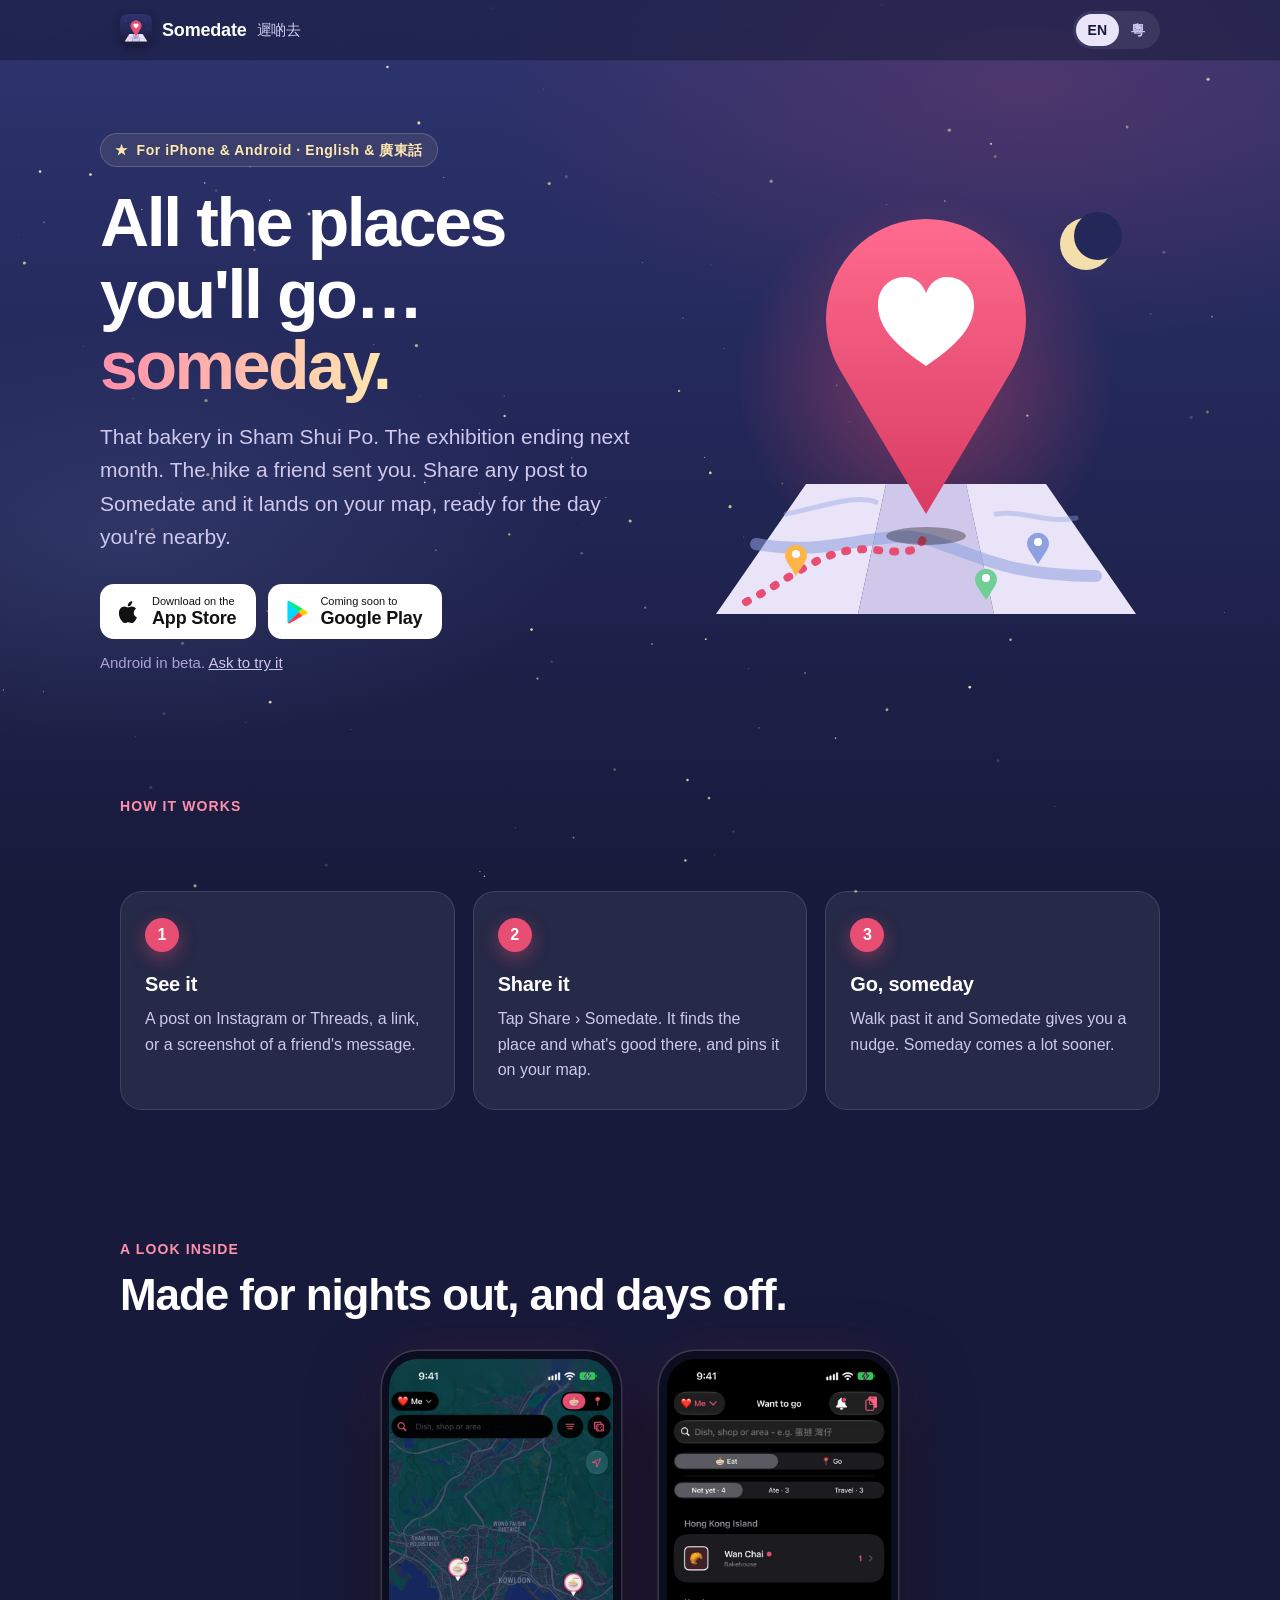
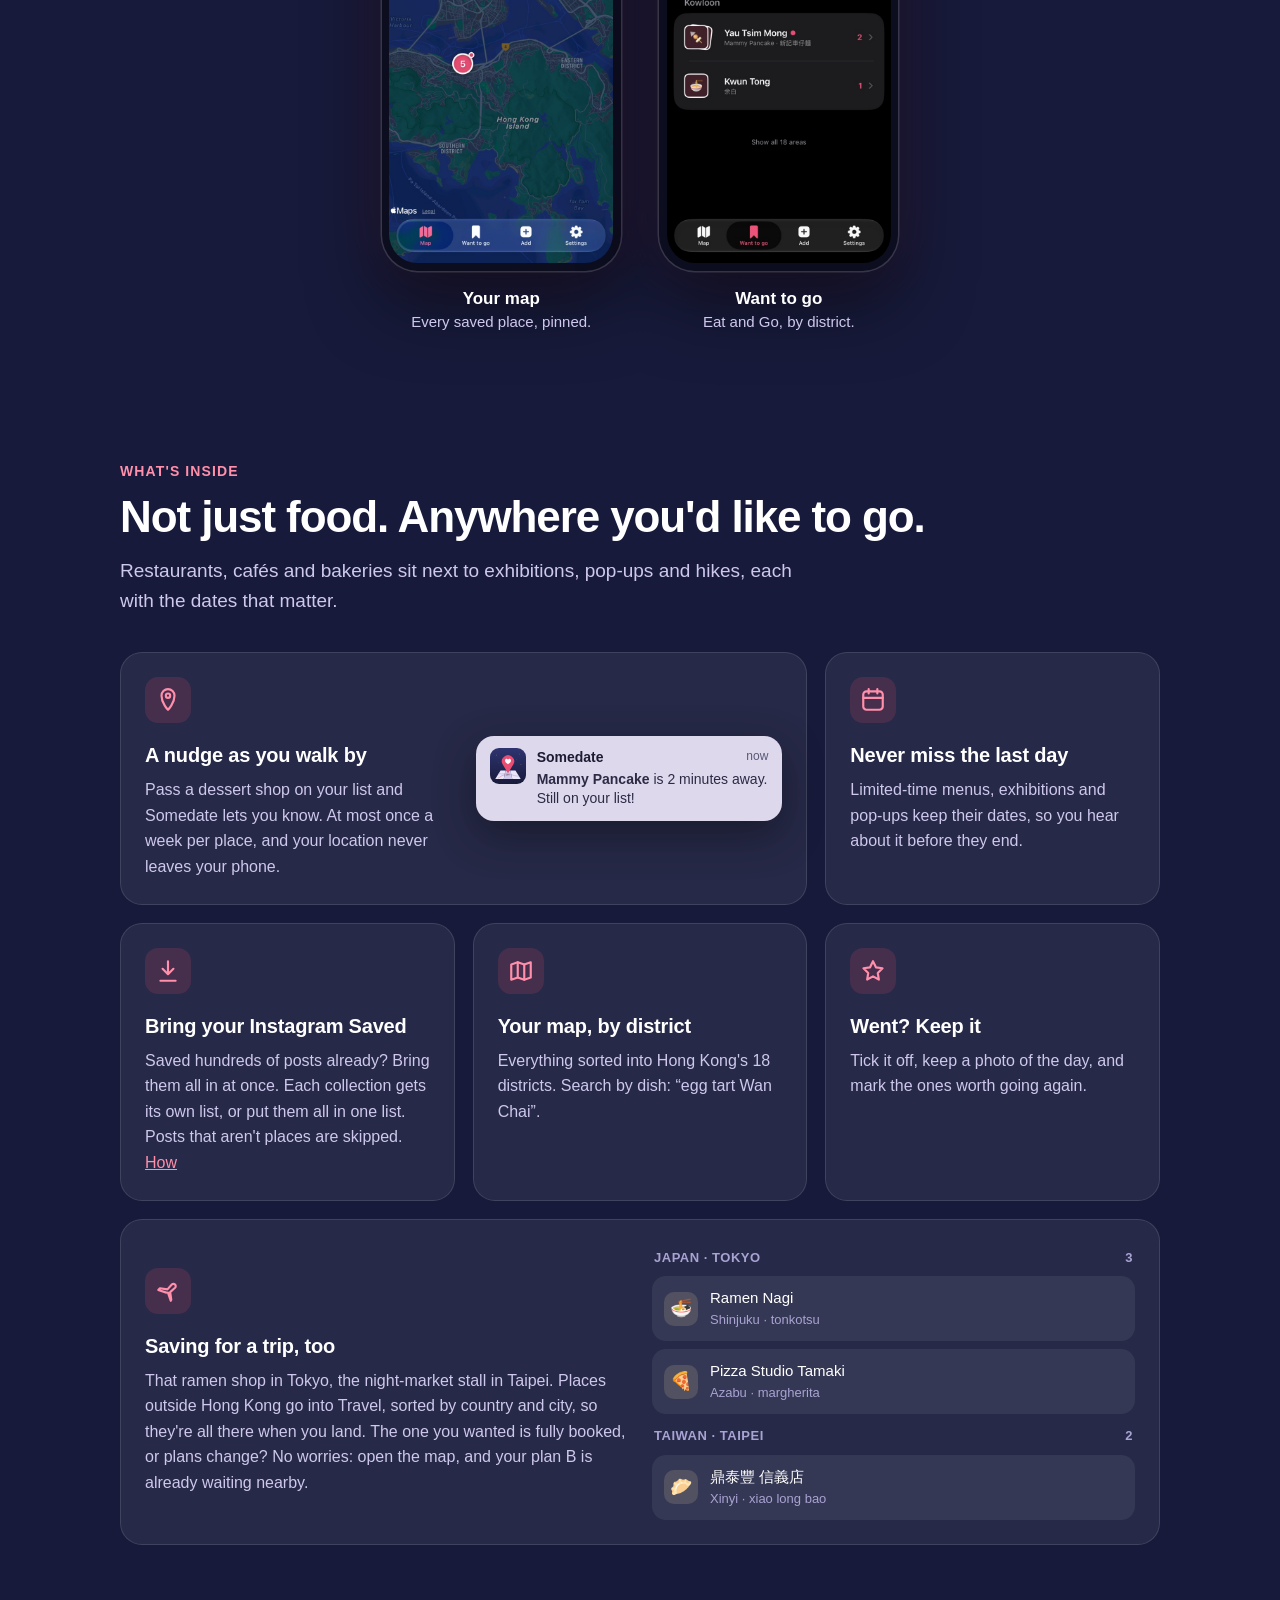
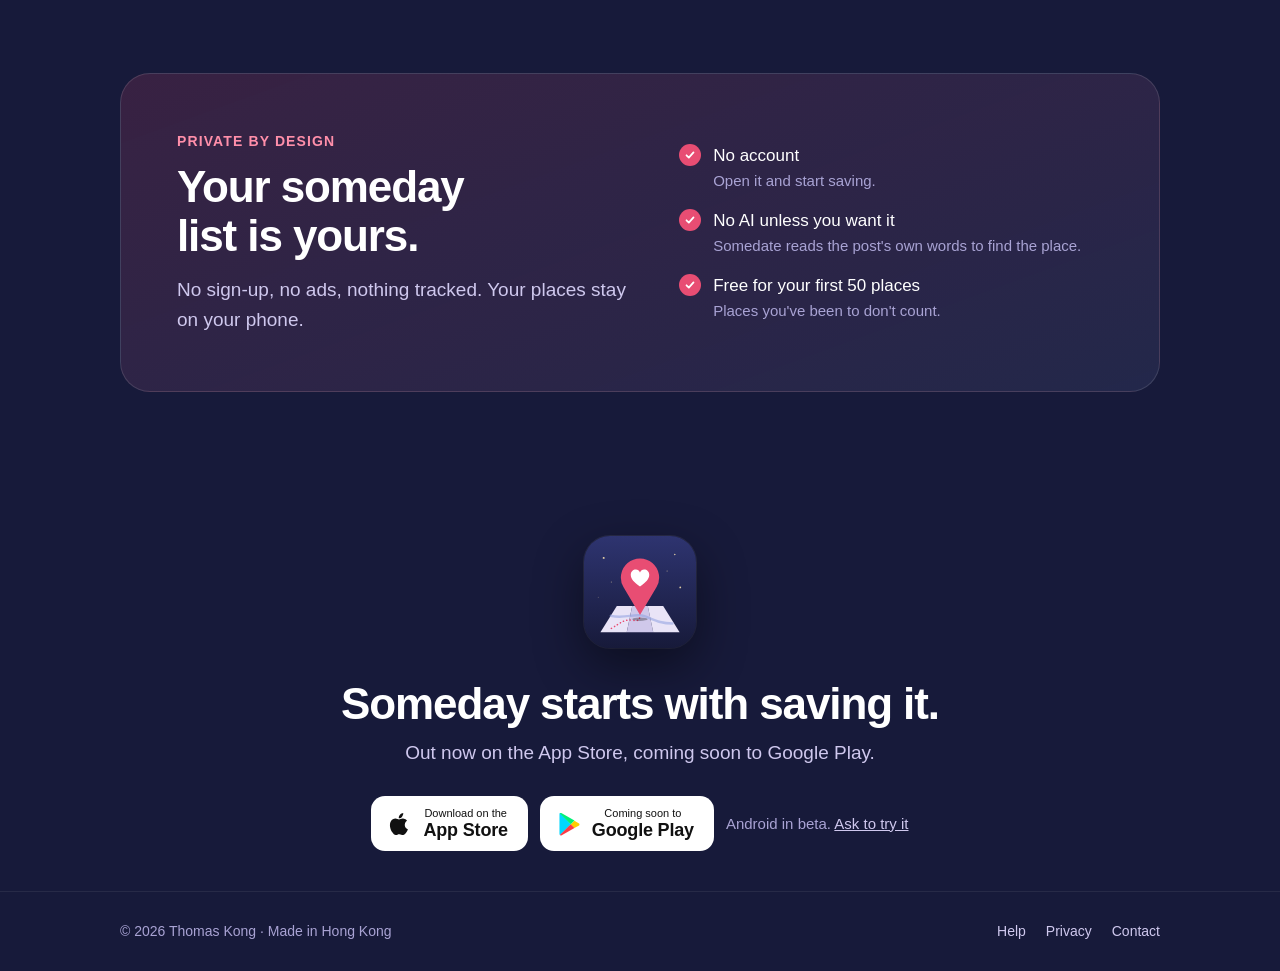
==== commit 1d1da550: "Pages ask for style.css / site.js by version, so a new page never draws with the browser's old copy " ====
--- a/index.html
+++ b/index.html
@@ -530,6 +530,6 @@
 
 })();
 </script>
-<script src="site.js"></script>
+<script src="site.js?v=20261113"></script>
 </body>
 </html>
